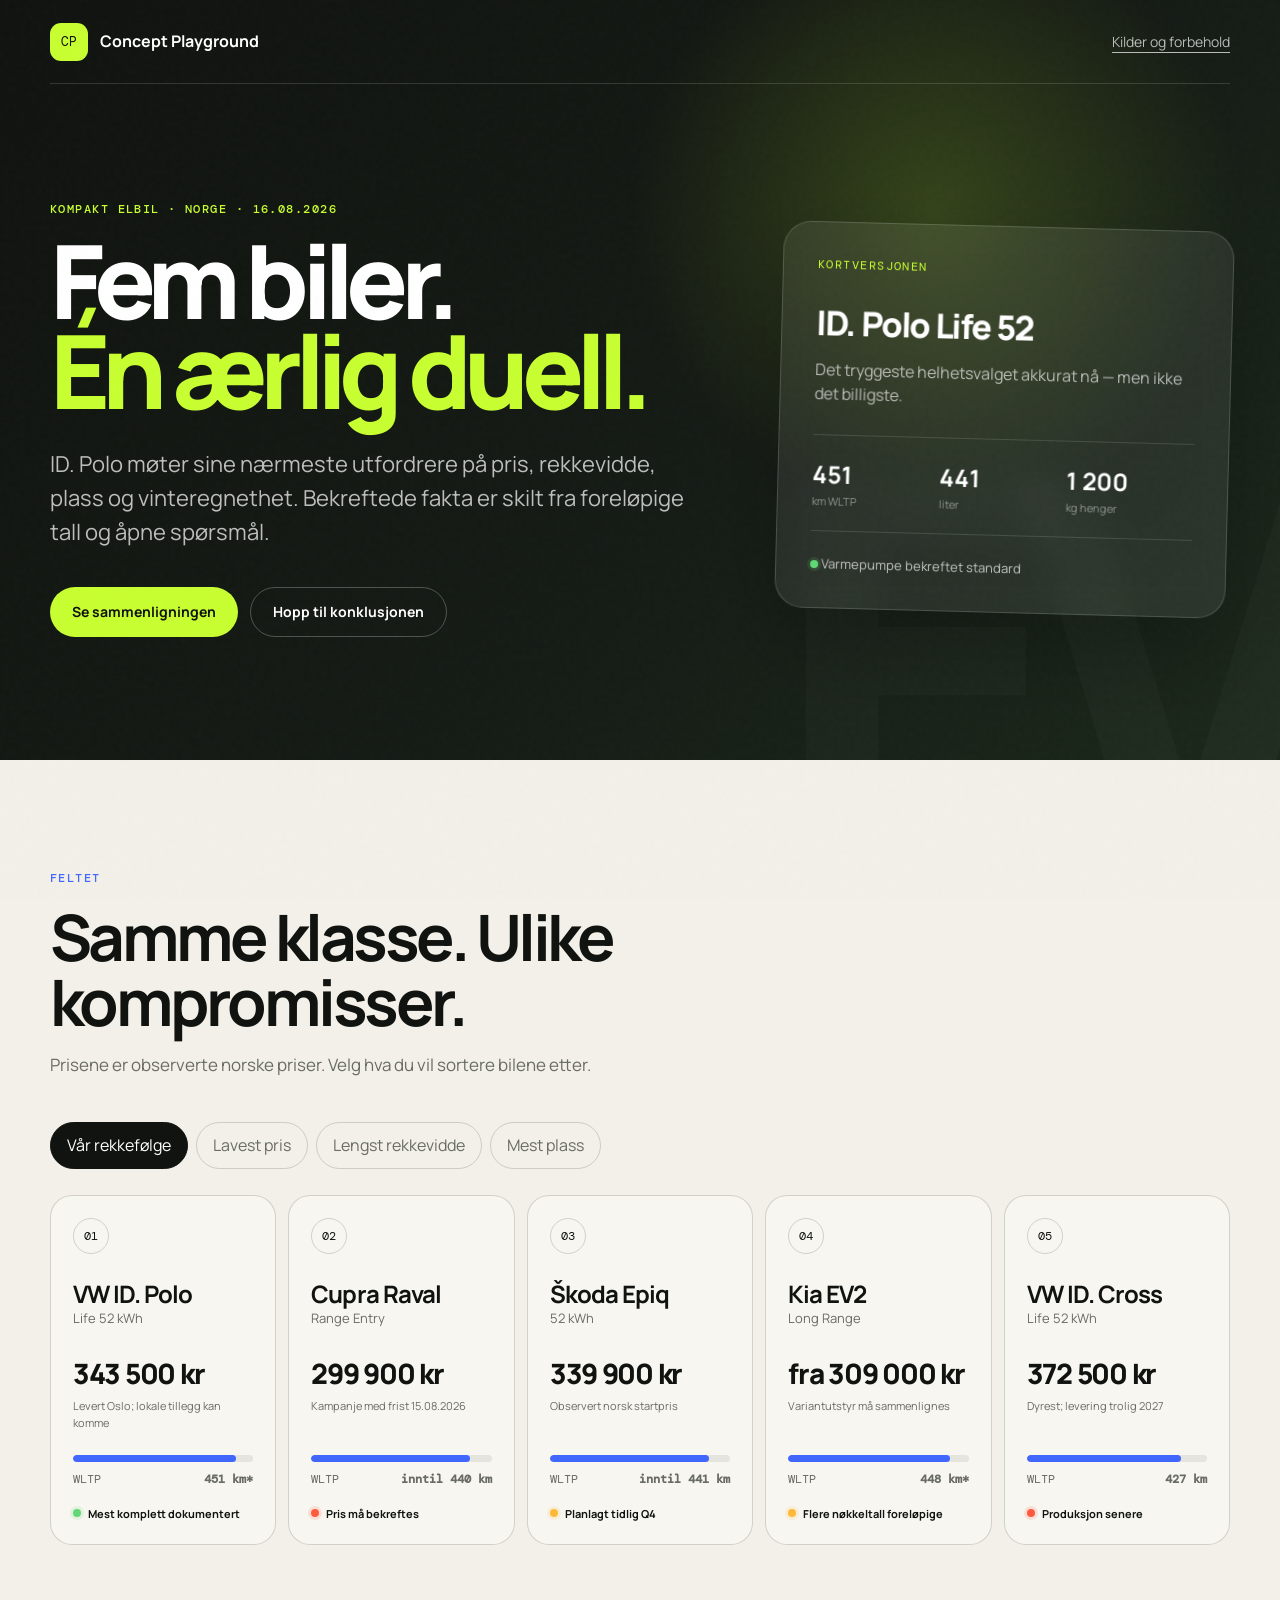
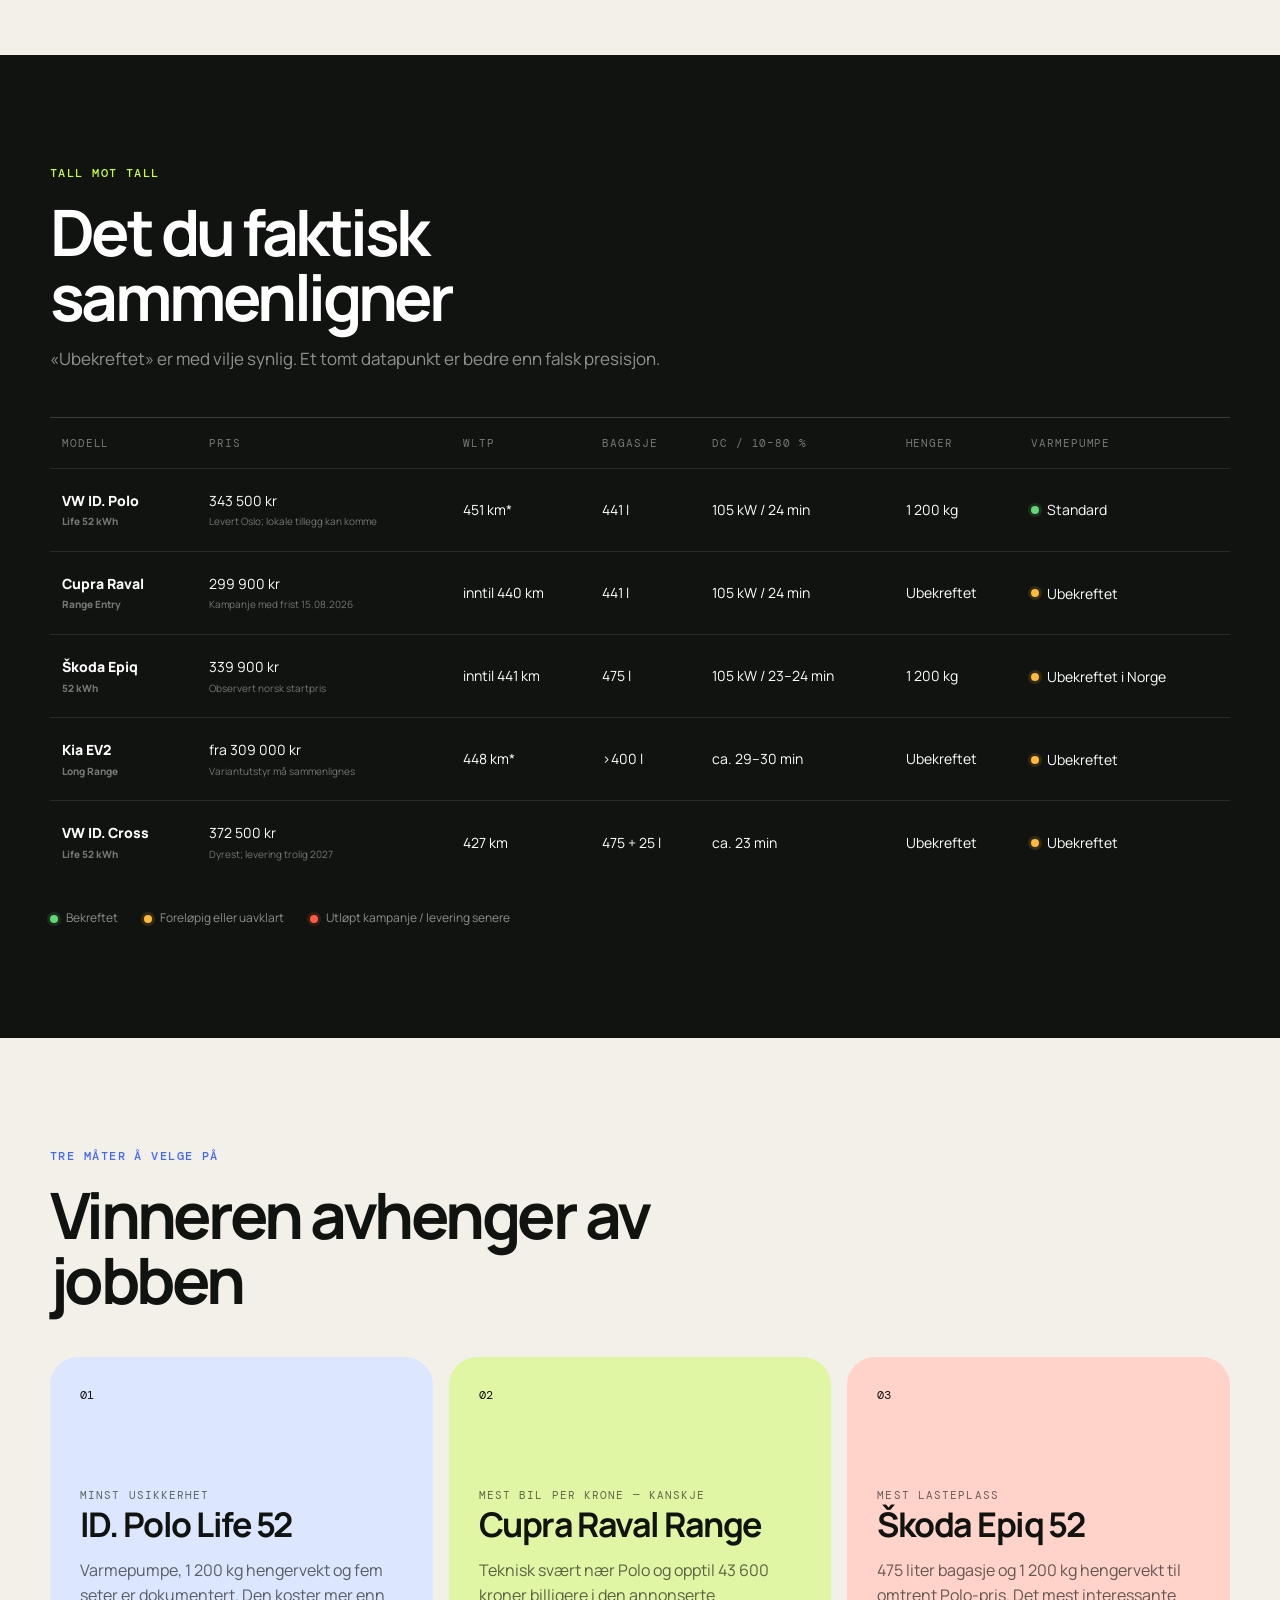
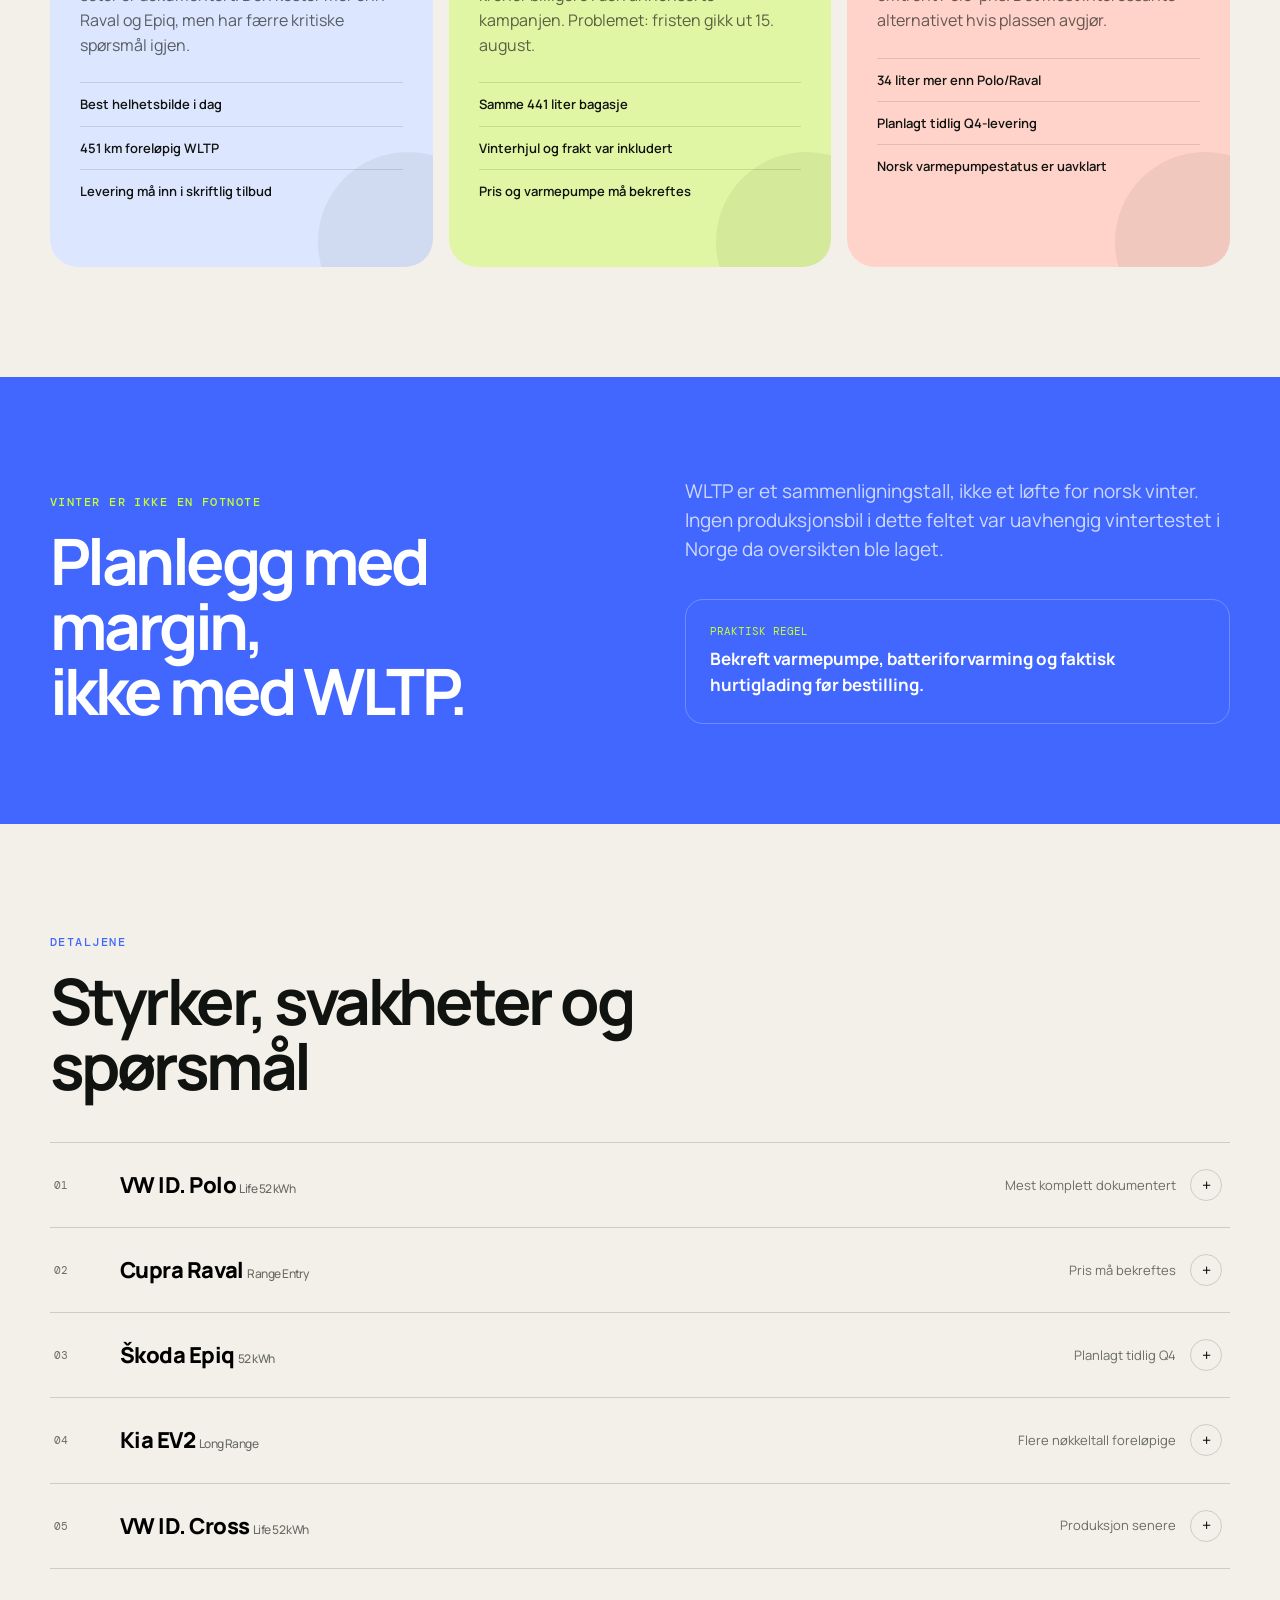
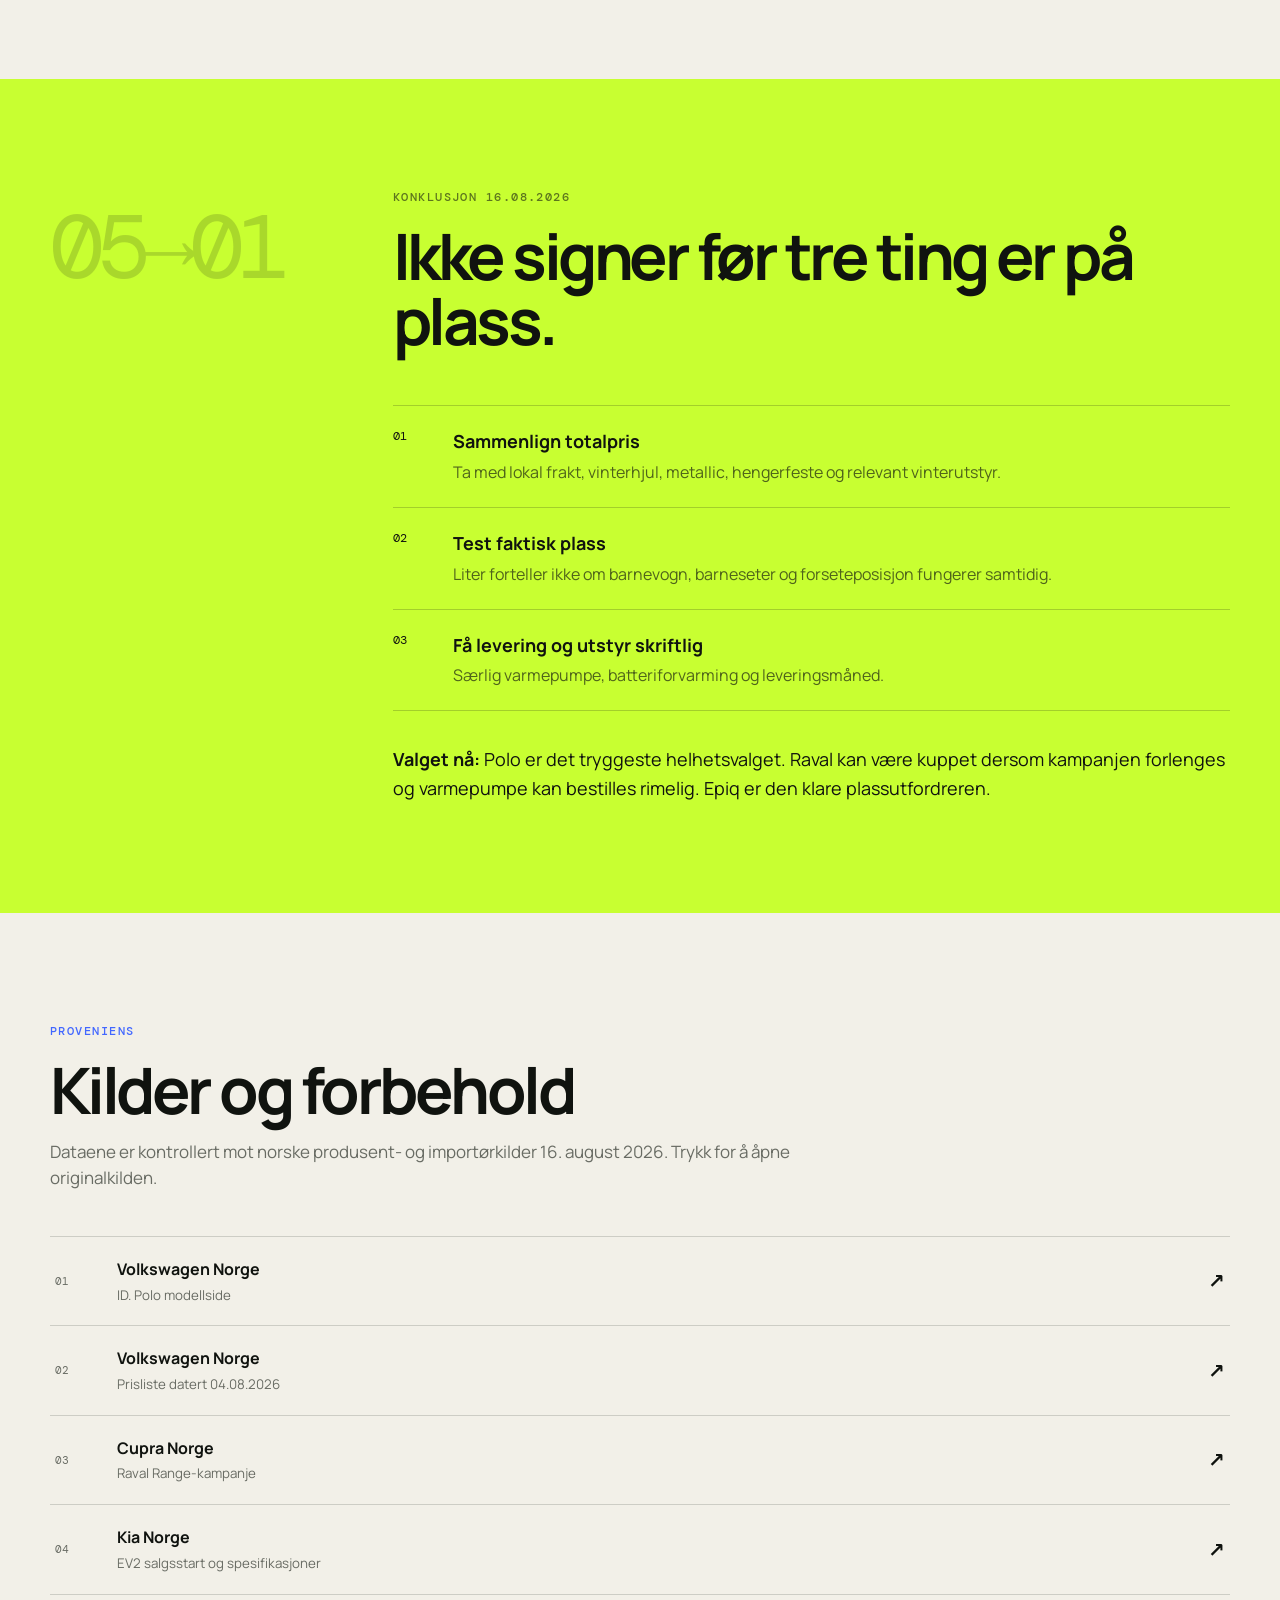
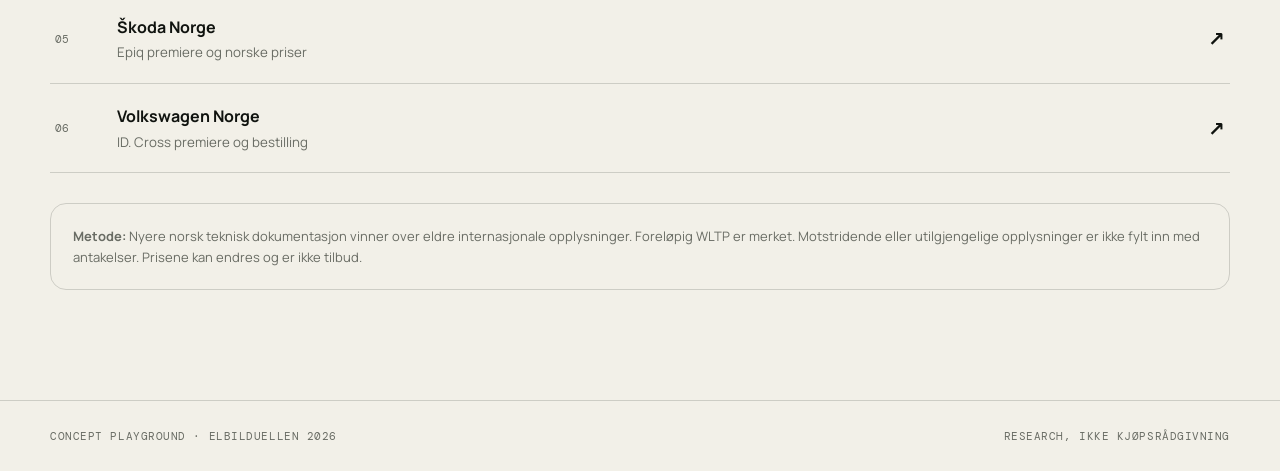
==== artifacts/elbil-sammenligning-2026/index.html @ 494d4e3a "Deploy d67c516006a4980d2ff8da8706f4561c1131d9cd" ====
<!doctype html>
<html lang="no">
<head>
  <meta charset="utf-8">
  <meta name="viewport" content="width=device-width, initial-scale=1">
  <meta name="description" content="Kildebelagt sammenligning av fem kompakte elbiler for norsk vinter, plass og totalverdi.">
  <title>Elbilduellen 2026</title>
  <link rel="icon" href="../../favicon.svg" type="image/svg+xml">
  <link rel="preconnect" href="https://fonts.googleapis.com">
  <link rel="preconnect" href="https://fonts.gstatic.com" crossorigin>
  <link href="https://fonts.googleapis.com/css2?family=DM+Mono:wght@400;500&family=Manrope:wght@400;500;600;700;800&display=swap" rel="stylesheet">
  <link rel="stylesheet" href="./styles.css">
</head>
<body>
  <div class="noise" aria-hidden="true"></div>
  <header class="hero">
    <nav class="nav shell" aria-label="Hovedmeny">
      <a class="brand" href="../../"><span class="brand-mark">CP</span><span>Concept Playground</span></a>
      <a class="nav-link" href="#kilder">Kilder og forbehold</a>
    </nav>
    <div class="hero-grid shell">
      <div class="hero-copy">
        <p class="eyebrow">KOMPAKT ELBIL · NORGE · 16.08.2026</p>
        <h1>Fem biler.<br><span>Én ærlig duell.</span></h1>
        <p class="lede">ID. Polo møter sine nærmeste utfordrere på pris, rekkevidde, plass og vinteregnethet. Bekreftede fakta er skilt fra foreløpige tall og åpne spørsmål.</p>
        <div class="hero-actions">
          <a class="button button-primary" href="#sammenligning">Se sammenligningen</a>
          <a class="button button-ghost" href="#konklusjon">Hopp til konklusjonen</a>
        </div>
      </div>
      <aside class="hero-verdict" aria-label="Kort konklusjon">
        <div class="verdict-label">Kortversjonen</div>
        <div class="verdict-car">ID. Polo Life 52</div>
        <p>Det tryggeste helhetsvalget akkurat nå — men ikke det billigste.</p>
        <div class="verdict-stats">
          <div><strong>451</strong><span>km WLTP</span></div>
          <div><strong>441</strong><span>liter</span></div>
          <div><strong>1 200</strong><span>kg henger</span></div>
        </div>
        <div class="verdict-note"><span class="dot dot-green"></span> Varmepumpe bekreftet standard</div>
      </aside>
    </div>
  </header>

  <main>
    <section class="snapshot shell" aria-labelledby="snapshot-title">
      <div class="section-heading">
        <p class="eyebrow">FELTET</p>
        <h2 id="snapshot-title">Samme klasse. Ulike kompromisser.</h2>
        <p>Prisene er observerte norske priser. Velg hva du vil sortere bilene etter.</p>
      </div>
      <div class="controls" role="group" aria-label="Sorter biler">
        <button class="control active" type="button" data-sort="editorial">Vår rekkefølge</button>
        <button class="control" type="button" data-sort="price">Lavest pris</button>
        <button class="control" type="button" data-sort="range">Lengst rekkevidde</button>
        <button class="control" type="button" data-sort="cargo">Mest plass</button>
      </div>
      <div class="car-grid" id="car-grid" aria-live="polite"></div>
    </section>

    <section class="comparison" id="sammenligning" aria-labelledby="comparison-title">
      <div class="shell">
        <div class="section-heading section-heading-light">
          <p class="eyebrow">TALL MOT TALL</p>
          <h2 id="comparison-title">Det du faktisk sammenligner</h2>
          <p>«Ubekreftet» er med vilje synlig. Et tomt datapunkt er bedre enn falsk presisjon.</p>
        </div>
        <div class="table-wrap" tabindex="0">
          <table>
            <thead><tr><th>Modell</th><th>Pris</th><th>WLTP</th><th>Bagasje</th><th>DC / 10–80 %</th><th>Henger</th><th>Varmepumpe</th></tr></thead>
            <tbody id="comparison-body"></tbody>
          </table>
        </div>
        <div class="legend">
          <span><i class="dot dot-green"></i> Bekreftet</span>
          <span><i class="dot dot-amber"></i> Foreløpig eller uavklart</span>
          <span><i class="dot dot-red"></i> Utløpt kampanje / levering senere</span>
        </div>
      </div>
    </section>

    <section class="scenarios shell" aria-labelledby="scenario-title">
      <div class="section-heading">
        <p class="eyebrow">TRE MÅTER Å VELGE PÅ</p>
        <h2 id="scenario-title">Vinneren avhenger av jobben</h2>
      </div>
      <div class="scenario-grid">
        <article class="scenario scenario-winter">
          <div class="scenario-number">01</div>
          <p class="scenario-kicker">Minst usikkerhet</p>
          <h3>ID. Polo Life 52</h3>
          <p>Varmepumpe, 1 200 kg hengervekt og fem seter er dokumentert. Den koster mer enn Raval og Epiq, men har færre kritiske spørsmål igjen.</p>
          <ul><li>Best helhetsbilde i dag</li><li>451 km foreløpig WLTP</li><li>Levering må inn i skriftlig tilbud</li></ul>
        </article>
        <article class="scenario scenario-value">
          <div class="scenario-number">02</div>
          <p class="scenario-kicker">Mest bil per krone — kanskje</p>
          <h3>Cupra Raval Range</h3>
          <p>Teknisk svært nær Polo og opptil 43 600 kroner billigere i den annonserte kampanjen. Problemet: fristen gikk ut 15. august.</p>
          <ul><li>Samme 441 liter bagasje</li><li>Vinterhjul og frakt var inkludert</li><li>Pris og varmepumpe må bekreftes</li></ul>
        </article>
        <article class="scenario scenario-space">
          <div class="scenario-number">03</div>
          <p class="scenario-kicker">Mest lasteplass</p>
          <h3>Škoda Epiq 52</h3>
          <p>475 liter bagasje og 1 200 kg hengervekt til omtrent Polo-pris. Det mest interessante alternativet hvis plassen avgjør.</p>
          <ul><li>34 liter mer enn Polo/Raval</li><li>Planlagt tidlig Q4-levering</li><li>Norsk varmepumpestatus er uavklart</li></ul>
        </article>
      </div>
    </section>

    <section class="winter-section" aria-labelledby="winter-title">
      <div class="shell winter-grid">
        <div><p class="eyebrow">VINTER ER IKKE EN FOTNOTE</p><h2 id="winter-title">Planlegg med margin,<br>ikke med WLTP.</h2></div>
        <div class="winter-copy">
          <p>WLTP er et sammenligningstall, ikke et løfte for norsk vinter. Ingen produksjonsbil i dette feltet var uavhengig vintertestet i Norge da oversikten ble laget.</p>
          <div class="winter-rule"><span>Praktisk regel</span><strong>Bekreft varmepumpe, batteriforvarming og faktisk hurtiglading før bestilling.</strong></div>
        </div>
      </div>
    </section>

    <section class="deep-dive shell" aria-labelledby="details-title">
      <div class="section-heading"><p class="eyebrow">DETALJENE</p><h2 id="details-title">Styrker, svakheter og spørsmål</h2></div>
      <div class="accordion" id="accordion"></div>
    </section>

    <section class="verdict-section" id="konklusjon" aria-labelledby="verdict-title">
      <div class="shell verdict-grid">
        <div class="verdict-index">05→01</div>
        <div>
          <p class="eyebrow">KONKLUSJON 16.08.2026</p>
          <h2 id="verdict-title">Ikke signer før tre ting er på plass.</h2>
          <ol class="action-list">
            <li><span>01</span><div><strong>Sammenlign totalpris</strong><p>Ta med lokal frakt, vinterhjul, metallic, hengerfeste og relevant vinterutstyr.</p></div></li>
            <li><span>02</span><div><strong>Test faktisk plass</strong><p>Liter forteller ikke om barnevogn, barneseter og forseteposisjon fungerer samtidig.</p></div></li>
            <li><span>03</span><div><strong>Få levering og utstyr skriftlig</strong><p>Særlig varmepumpe, batteriforvarming og leveringsmåned.</p></div></li>
          </ol>
          <p class="final-call"><strong>Valget nå:</strong> Polo er det tryggeste helhetsvalget. Raval kan være kuppet dersom kampanjen forlenges og varmepumpe kan bestilles rimelig. Epiq er den klare plassutfordreren.</p>
        </div>
      </div>
    </section>

    <section class="sources shell" id="kilder" aria-labelledby="sources-title">
      <div class="section-heading">
        <p class="eyebrow">PROVENIENS</p><h2 id="sources-title">Kilder og forbehold</h2>
        <p>Dataene er kontrollert mot norske produsent- og importørkilder 16. august 2026. Trykk for å åpne originalkilden.</p>
      </div>
      <div class="source-list">
        <a href="https://www.volkswagen.no/no/alle-bilmodeller/id-polo.html" target="_blank" rel="noreferrer"><span>01</span><div><strong>Volkswagen Norge</strong><small>ID. Polo modellside</small></div><b>↗</b></a>
        <a href="https://www.volkswagen.no/idhub/content/dam/onehub_pkw/importers/no/priser-og-brosjyrer/id-polo/prisliste-id-polo.pdf" target="_blank" rel="noreferrer"><span>02</span><div><strong>Volkswagen Norge</strong><small>Prisliste datert 04.08.2026</small></div><b>↗</b></a>
        <a href="https://www.cupraofficial.no/elbilkampanjer/kjope-raval-range" target="_blank" rel="noreferrer"><span>03</span><div><strong>Cupra Norge</strong><small>Raval Range-kampanje</small></div><b>↗</b></a>
        <a href="https://kommunikasjon.ntb.no/pressemelding/18971144/kia-ev2-na-starter-salget?publisherId=17847239&amp;lang=no" target="_blank" rel="noreferrer"><span>04</span><div><strong>Kia Norge</strong><small>EV2 salgsstart og spesifikasjoner</small></div><b>↗</b></a>
        <a href="https://kommunikasjon.ntb.no/pressemelding/18909160/verdenspremiere-for-skoda-epiq-liten-pa-utsiden-stor-og-smart-pa-innsiden?publisherId=16054733&amp;lang=no" target="_blank" rel="noreferrer"><span>05</span><div><strong>Škoda Norge</strong><small>Epiq premiere og norske priser</small></div><b>↗</b></a>
        <a href="https://kommunikasjon.ntb.no/pressemelding/18993395/verdenspremiere-na-kan-du-bestille-volkswagen-id-cross?publisherId=16054789&amp;lang=no" target="_blank" rel="noreferrer"><span>06</span><div><strong>Volkswagen Norge</strong><small>ID. Cross premiere og bestilling</small></div><b>↗</b></a>
      </div>
      <div class="method-note"><strong>Metode:</strong> Nyere norsk teknisk dokumentasjon vinner over eldre internasjonale opplysninger. Foreløpig WLTP er merket. Motstridende eller utilgjengelige opplysninger er ikke fylt inn med antakelser. Prisene kan endres og er ikke tilbud.</div>
    </section>
  </main>

  <footer><div class="shell footer-inner"><span>Concept Playground · Elbilduellen 2026</span><span>Research, ikke kjøpsrådgivning</span></div></footer>
  <script src="./app.js"></script>
</body>
</html>
---- artifacts/elbil-sammenligning-2026/styles.css ----
:root {
  --ink:#10130f; --paper:#f2f0e8; --acid:#c8ff31; --blue:#4267ff; --red:#ff5a3d;
  --amber:#ffb938; --green:#61d875; --muted:#696c64; --line:rgba(16,19,15,.16);
  --radius:22px; --shadow:0 28px 80px rgba(16,19,15,.12);
}
*{box-sizing:border-box} html{scroll-behavior:smooth} body{margin:0;color:var(--ink);background:var(--paper);font-family:"Manrope",system-ui,sans-serif;line-height:1.55} body::selection{background:var(--acid);color:var(--ink)} a{color:inherit} button{font:inherit}.shell{width:min(1180px,calc(100% - 40px));margin-inline:auto}
.noise{position:fixed;inset:0;pointer-events:none;z-index:100;opacity:.035;background-image:url("data:image/svg+xml,%3Csvg viewBox='0 0 180 180' xmlns='http://www.w3.org/2000/svg'%3E%3Cfilter id='n'%3E%3CfeTurbulence type='fractalNoise' baseFrequency='.9' numOctaves='4' stitchTiles='stitch'/%3E%3C/filter%3E%3Crect width='100%25' height='100%25' filter='url(%23n)' opacity='.6'/%3E%3C/svg%3E")}
.hero{min-height:760px;color:#fff;background:radial-gradient(circle at 73% 28%,rgba(200,255,49,.18),transparent 28%),linear-gradient(135deg,#10130f 0%,#151b15 58%,#1b281b 100%);overflow:hidden;position:relative}.hero::before{content:"EV";position:absolute;right:-.03em;bottom:-.31em;font-size:clamp(330px,42vw,700px);line-height:1;font-weight:800;letter-spacing:-.13em;color:rgba(255,255,255,.025)}
.nav{height:84px;display:flex;align-items:center;justify-content:space-between;border-bottom:1px solid rgba(255,255,255,.14)}.brand{display:flex;align-items:center;gap:12px;text-decoration:none;font-weight:700}.brand-mark{display:grid;place-items:center;width:38px;height:38px;border-radius:11px;background:var(--acid);color:var(--ink);font:13px "DM Mono",monospace}.nav-link{color:rgba(255,255,255,.7);text-underline-offset:5px;font-size:14px}
.hero-grid{display:grid;grid-template-columns:1.18fr .82fr;gap:80px;align-items:center;min-height:670px;position:relative;z-index:1}.eyebrow{margin:0 0 18px;color:var(--blue);font:500 12px "DM Mono",monospace;letter-spacing:.12em}.hero .eyebrow{color:var(--acid)}.hero h1{margin:0;font-size:clamp(66px,8vw,116px);line-height:.88;letter-spacing:-.075em;font-weight:800}.hero h1 span{color:var(--acid)}.lede{max-width:680px;margin:32px 0 0;color:rgba(255,255,255,.72);font-size:clamp(18px,2vw,22px);line-height:1.55}.hero-actions{display:flex;gap:12px;margin-top:38px;flex-wrap:wrap}.button{display:inline-flex;align-items:center;justify-content:center;min-height:50px;padding:0 22px;border-radius:999px;text-decoration:none;font-weight:700;font-size:14px;transition:transform .2s ease}.button:hover{transform:translateY(-2px)}.button-primary{background:var(--acid);color:var(--ink)}.button-ghost{border:1px solid rgba(255,255,255,.25);color:#fff}
.hero-verdict{align-self:center;padding:34px;border:1px solid rgba(255,255,255,.16);border-radius:28px;background:rgba(255,255,255,.07);backdrop-filter:blur(14px);box-shadow:0 40px 90px rgba(0,0,0,.24);transform:rotate(1.5deg)}.verdict-label{color:var(--acid);font:12px "DM Mono",monospace;text-transform:uppercase;letter-spacing:.12em}.verdict-car{margin-top:24px;font-size:34px;font-weight:800;letter-spacing:-.04em}.hero-verdict>p{color:rgba(255,255,255,.67);margin:8px 0 28px}.verdict-stats{display:grid;grid-template-columns:repeat(3,1fr);border-block:1px solid rgba(255,255,255,.13)}.verdict-stats div{padding:20px 8px 20px 0}.verdict-stats strong{display:block;font-size:24px}.verdict-stats span{display:block;color:rgba(255,255,255,.48);font-size:11px}.verdict-note{margin-top:22px;color:rgba(255,255,255,.72);font-size:13px}
.snapshot,.scenarios,.deep-dive,.sources{padding-block:110px}.section-heading{max-width:750px;margin-bottom:44px}.section-heading h2,.winter-section h2,.verdict-section h2{margin:0;font-size:clamp(42px,5vw,68px);line-height:1.02;letter-spacing:-.055em}.section-heading>p:last-child{color:var(--muted);font-size:17px}.controls{display:flex;gap:8px;flex-wrap:wrap;margin-bottom:26px}.control{padding:10px 16px;border:1px solid var(--line);border-radius:999px;background:transparent;color:var(--muted);cursor:pointer;transition:.2s}.control:hover,.control.active{background:var(--ink);color:#fff;border-color:var(--ink)}
.car-grid{display:grid;grid-template-columns:repeat(5,1fr);gap:12px}.car-card{min-height:350px;display:flex;flex-direction:column;padding:22px;border:1px solid var(--line);border-radius:var(--radius);background:rgba(255,255,255,.38);transition:transform .25s,box-shadow .25s,background .25s}.car-card:hover{transform:translateY(-6px);background:#fff;box-shadow:var(--shadow)}.car-rank{width:36px;height:36px;display:grid;place-items:center;border:1px solid var(--line);border-radius:50%;font:12px "DM Mono",monospace}.car-card h3{margin:28px 0 2px;font-size:24px;line-height:1;letter-spacing:-.04em}.car-trim{color:var(--muted);font-size:13px}.car-price{margin:24px 0 2px;font-size:28px;font-weight:800;letter-spacing:-.045em}.car-price-note{min-height:34px;color:var(--muted);font-size:11px}.range-bar{height:7px;margin-top:auto;border-radius:99px;background:rgba(16,19,15,.08);overflow:hidden}.range-bar span{display:block;height:100%;border-radius:inherit;background:var(--blue)}.car-range{display:flex;justify-content:space-between;margin-top:9px;color:var(--muted);font:12px "DM Mono",monospace}.status{display:inline-flex;align-items:center;gap:7px;margin-top:18px;font-size:11px;font-weight:700}.dot{display:inline-block;width:8px;height:8px;border-radius:50%;flex:0 0 auto}.dot-green{background:var(--green);box-shadow:0 0 0 3px rgba(97,216,117,.14)}.dot-amber{background:var(--amber);box-shadow:0 0 0 3px rgba(255,185,56,.14)}.dot-red{background:var(--red);box-shadow:0 0 0 3px rgba(255,90,61,.14)}
.comparison{padding-block:110px;background:var(--ink);color:#fff}.section-heading-light .eyebrow{color:var(--acid)}.section-heading-light>p:last-child{color:rgba(255,255,255,.54)}.table-wrap{overflow-x:auto;border-top:1px solid rgba(255,255,255,.17)}table{width:100%;border-collapse:collapse;min-width:920px}th{padding:18px 12px;color:rgba(255,255,255,.43);font:11px "DM Mono",monospace;text-align:left;text-transform:uppercase;letter-spacing:.08em}td{padding:21px 12px;border-top:1px solid rgba(255,255,255,.1);font-size:14px}td:first-child{font-weight:800}.cell-note{display:block;margin-top:3px;color:rgba(255,255,255,.42);font-size:10px}.cell-status{display:inline-flex;align-items:center;gap:8px}.legend{display:flex;gap:26px;flex-wrap:wrap;margin-top:26px;color:rgba(255,255,255,.52);font-size:12px}.legend span{display:inline-flex;align-items:center;gap:8px}
.scenario-grid{display:grid;grid-template-columns:repeat(3,1fr);gap:16px}.scenario{min-height:510px;padding:30px;border-radius:28px;position:relative;overflow:hidden}.scenario::after{content:"";width:180px;height:180px;position:absolute;right:-65px;bottom:-65px;border-radius:50%;background:rgba(16,19,15,.06)}.scenario-winter{background:#dce7ff}.scenario-value{background:#e0f6a4}.scenario-space{background:#ffd3c9}.scenario-number{font:12px "DM Mono",monospace}.scenario-kicker{margin:85px 0 5px;font:11px "DM Mono",monospace;text-transform:uppercase;letter-spacing:.1em;opacity:.62}.scenario h3{margin:0;font-size:34px;line-height:1.05;letter-spacing:-.045em}.scenario>p:not(.scenario-kicker){color:rgba(16,19,15,.65)}.scenario ul{margin:25px 0 0;padding:0;list-style:none}.scenario li{padding:11px 0;border-top:1px solid rgba(16,19,15,.12);font-size:13px;font-weight:600}
.winter-section{padding-block:100px;background:var(--blue);color:#fff}.winter-grid{display:grid;grid-template-columns:1fr 1fr;gap:90px;align-items:end}.winter-section .eyebrow{color:var(--acid)}.winter-copy>p{margin-top:0;color:rgba(255,255,255,.75);font-size:19px}.winter-rule{margin-top:34px;padding:24px;border:1px solid rgba(255,255,255,.24);border-radius:18px}.winter-rule span{display:block;margin-bottom:8px;color:var(--acid);font:11px "DM Mono",monospace;text-transform:uppercase}.winter-rule strong{font-size:17px}
.accordion{border-top:1px solid var(--line)}.detail{border-bottom:1px solid var(--line)}.detail button{width:100%;display:grid;grid-template-columns:52px 1fr auto 36px;gap:14px;align-items:center;padding:25px 4px;border:0;background:transparent;text-align:left;cursor:pointer}.detail-index{color:var(--muted);font:11px "DM Mono",monospace}.detail-name{font-size:22px;font-weight:800;letter-spacing:-.025em}.detail-name small{color:var(--muted);font-size:12px;font-weight:500}.detail-summary{color:var(--muted);font-size:13px}.detail-toggle{width:32px;height:32px;display:grid;place-items:center;border:1px solid var(--line);border-radius:50%;transition:transform .2s}.detail.open .detail-toggle{transform:rotate(45deg)}.detail-content{max-height:0;overflow:hidden;transition:max-height .35s}.detail-inner{display:grid;grid-template-columns:repeat(3,1fr);gap:22px;padding:0 52px 32px}.detail-block{padding-top:16px;border-top:3px solid var(--ink)}.detail-block h4{margin:0 0 7px;font-size:12px;text-transform:uppercase;letter-spacing:.08em}.detail-block p{margin:0;color:var(--muted);font-size:13px}
.verdict-section{padding-block:110px;background:var(--acid)}.verdict-grid{display:grid;grid-template-columns:.35fr 1fr;gap:50px}.verdict-section .eyebrow{color:var(--ink);opacity:.58}.verdict-index{font:clamp(46px,7vw,90px) "DM Mono",monospace;letter-spacing:-.08em;opacity:.16}.action-list{margin:52px 0 0;padding:0;list-style:none;border-top:1px solid rgba(16,19,15,.2)}.action-list li{display:grid;grid-template-columns:48px 1fr;gap:12px;padding:22px 0;border-bottom:1px solid rgba(16,19,15,.2)}.action-list li>span{font:12px "DM Mono",monospace}.action-list strong{font-size:18px}.action-list p{margin:4px 0 0;color:rgba(16,19,15,.66)}.final-call{margin:34px 0 0;font-size:18px;line-height:1.6}
.source-list{border-top:1px solid var(--line)}.source-list a{display:grid;grid-template-columns:48px 1fr auto;gap:14px;align-items:center;padding:20px 5px;border-bottom:1px solid var(--line);text-decoration:none;transition:padding .2s,background .2s}.source-list a:hover{padding-inline:16px;background:#fff}.source-list a>span{color:var(--muted);font:11px "DM Mono",monospace}.source-list strong,.source-list small{display:block}.source-list small{margin-top:3px;color:var(--muted)}.source-list b{font-size:20px}.method-note{margin-top:30px;padding:22px;border:1px solid var(--line);border-radius:16px;color:var(--muted);font-size:13px}footer{padding:28px 0;border-top:1px solid var(--line)}.footer-inner{display:flex;justify-content:space-between;gap:20px;color:var(--muted);font:11px "DM Mono",monospace;text-transform:uppercase;letter-spacing:.05em}
@media(max-width:1040px){.hero-grid{grid-template-columns:1fr;gap:45px;padding-block:70px}.hero-verdict{max-width:620px;transform:none}.car-grid{grid-template-columns:repeat(3,1fr)}.scenario-grid{grid-template-columns:1fr 1fr}}
@media(max-width:720px){.shell{width:min(100% - 28px,1180px)}.hero{min-height:auto}.nav{height:70px}.nav-link{display:none}.hero-grid{min-height:0;padding-block:55px 70px}.hero h1{font-size:clamp(56px,17vw,86px)}.lede{font-size:17px}.hero-verdict{padding:24px}.verdict-stats strong{font-size:19px}.snapshot,.scenarios,.deep-dive,.sources,.comparison,.verdict-section{padding-block:76px}.section-heading h2,.winter-section h2,.verdict-section h2{font-size:42px}.car-grid{grid-template-columns:1fr}.car-card{min-height:300px}.scenario-grid,.winter-grid,.verdict-grid{grid-template-columns:1fr;gap:35px}.scenario{min-height:430px}.winter-section{padding-block:75px}.detail button{grid-template-columns:36px 1fr 32px}.detail-summary{display:none}.detail-inner{grid-template-columns:1fr;padding:0 10px 30px 52px}.verdict-index{display:none}.footer-inner{flex-direction:column}}
@media(prefers-reduced-motion:reduce){html{scroll-behavior:auto}*,*::before,*::after{transition-duration:.01ms!important}}
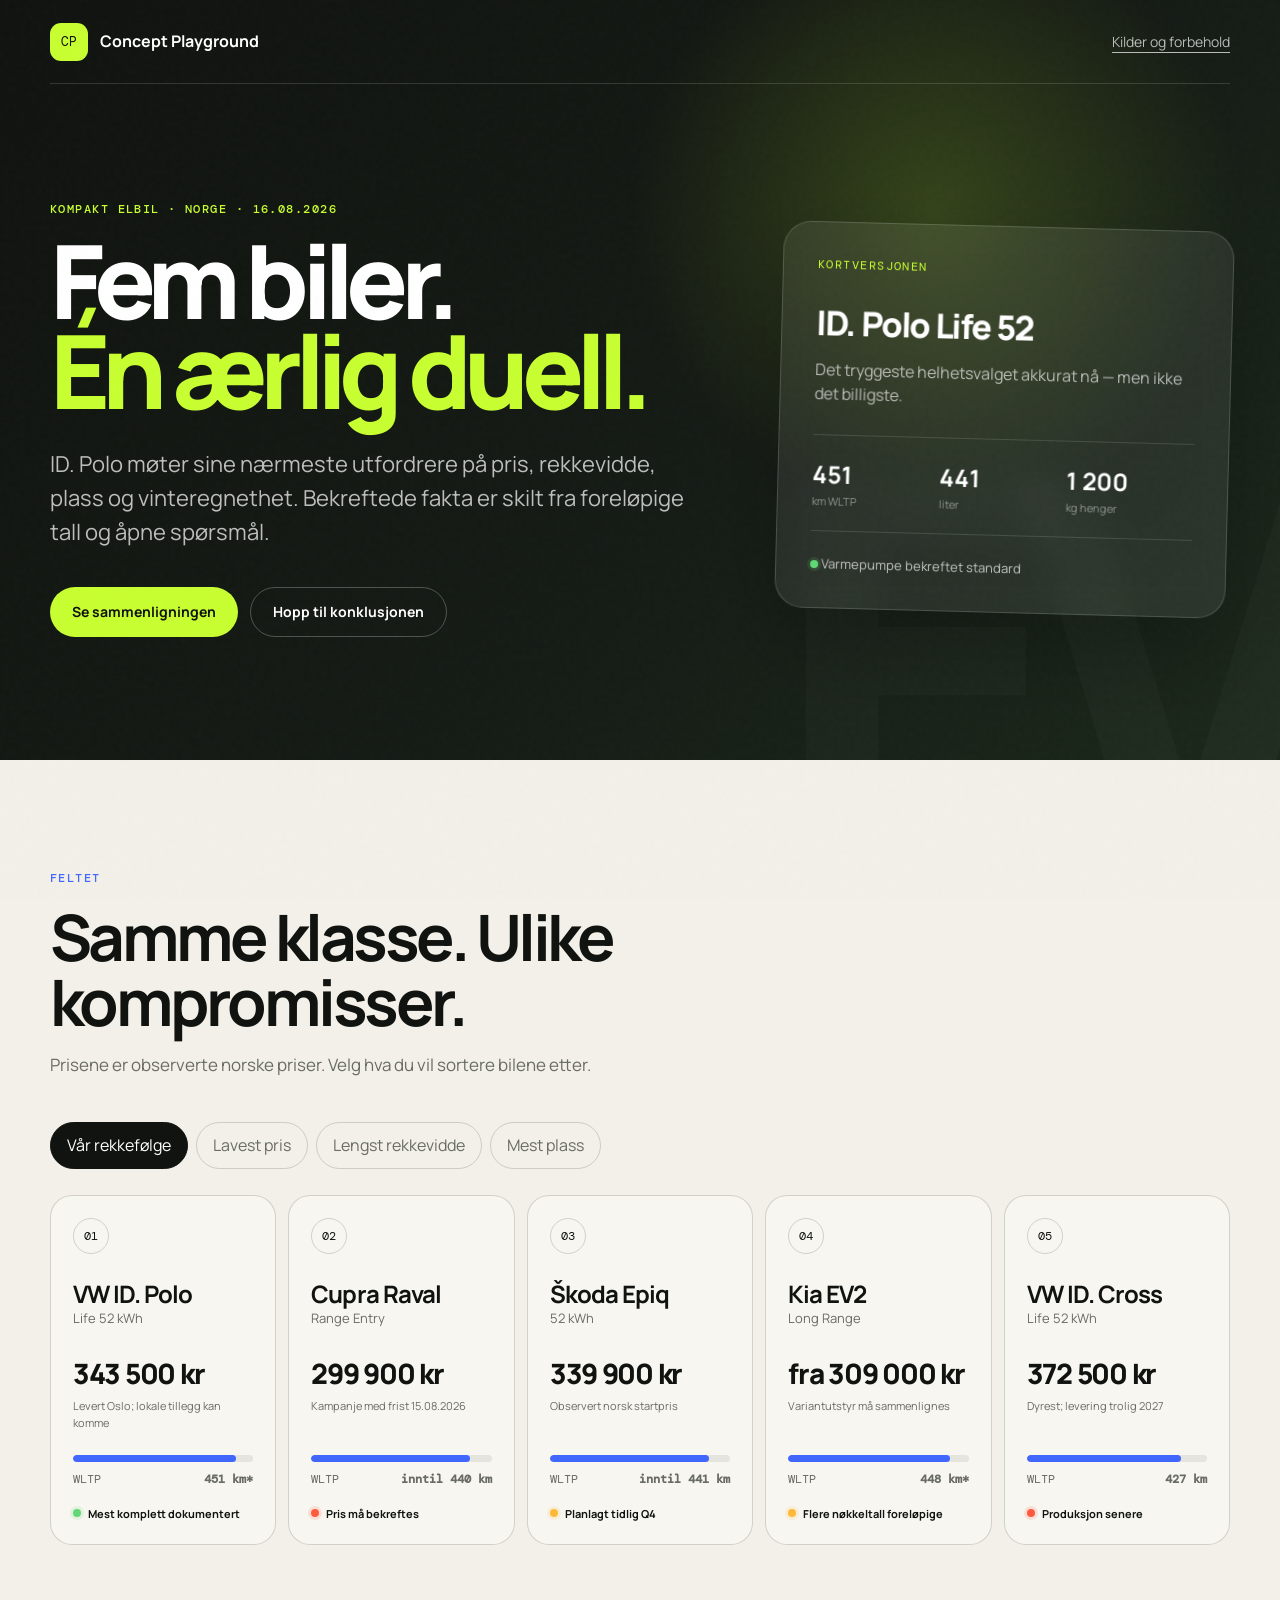
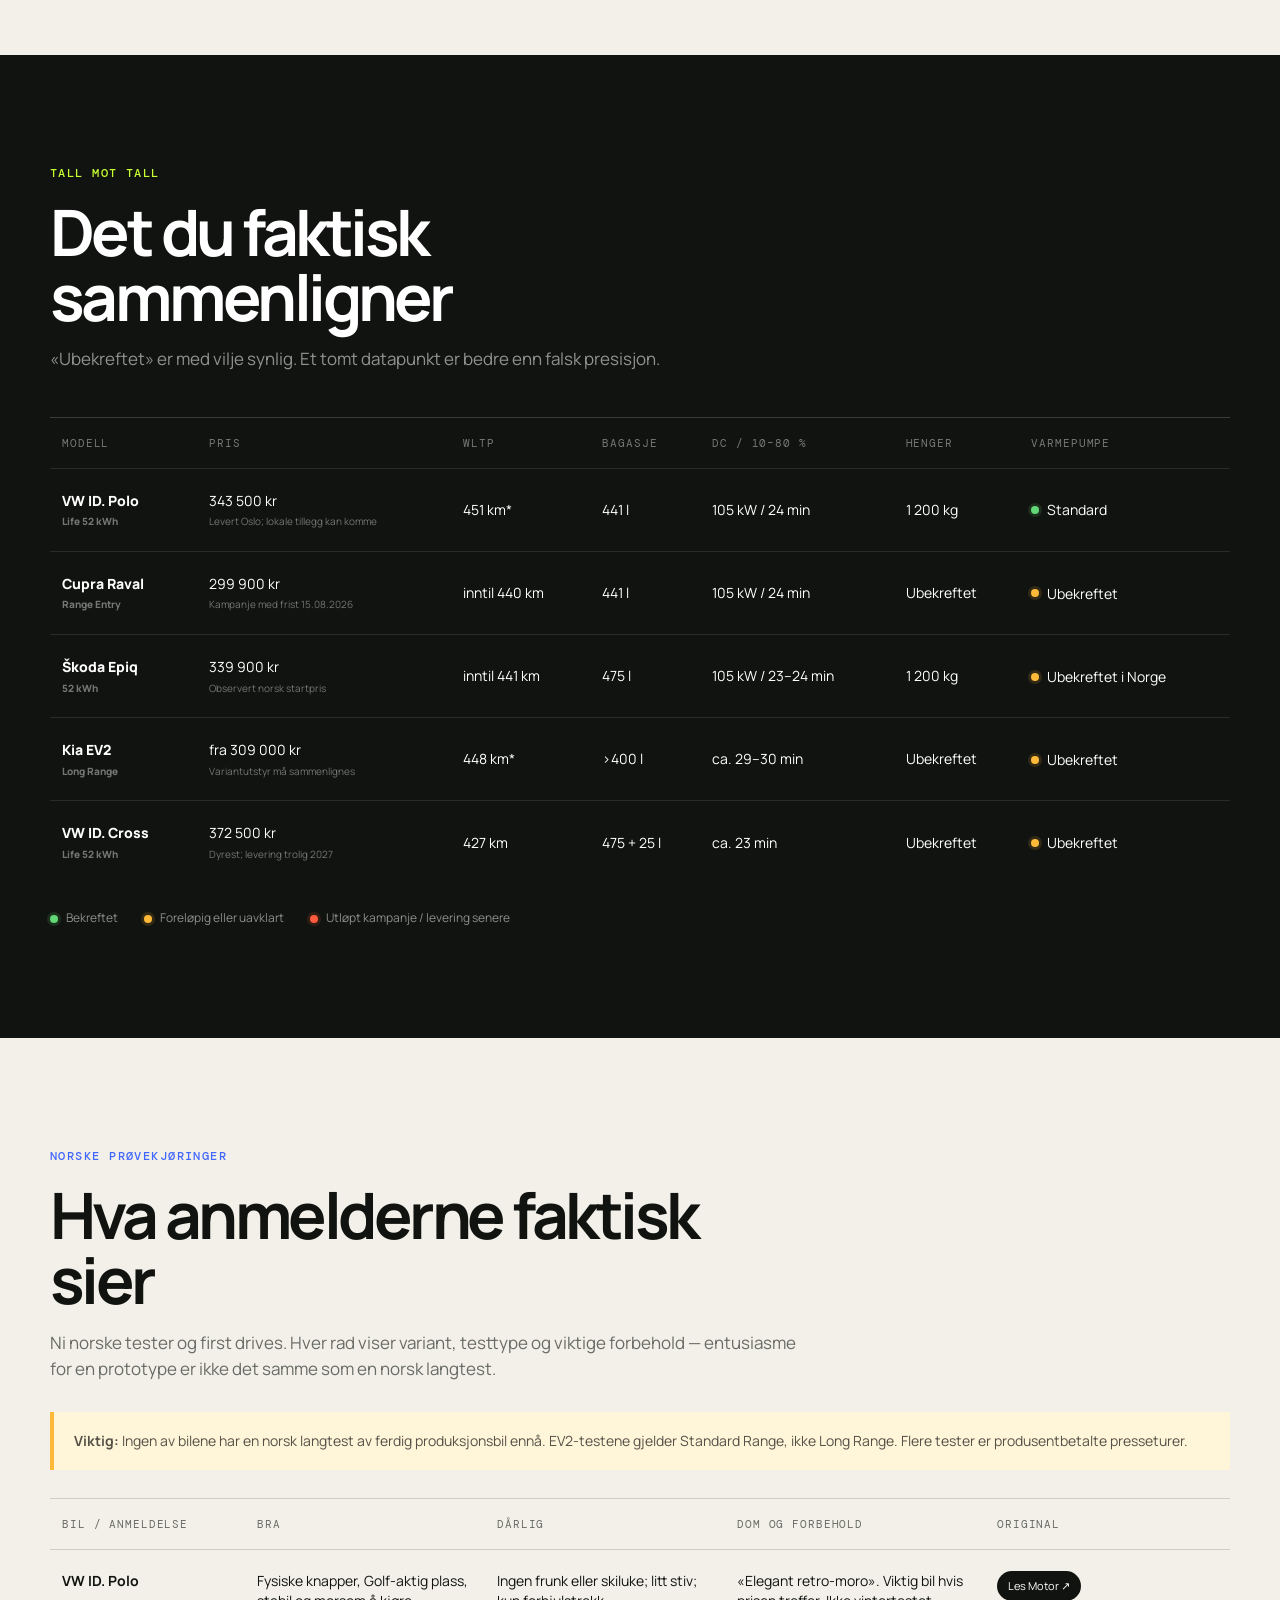
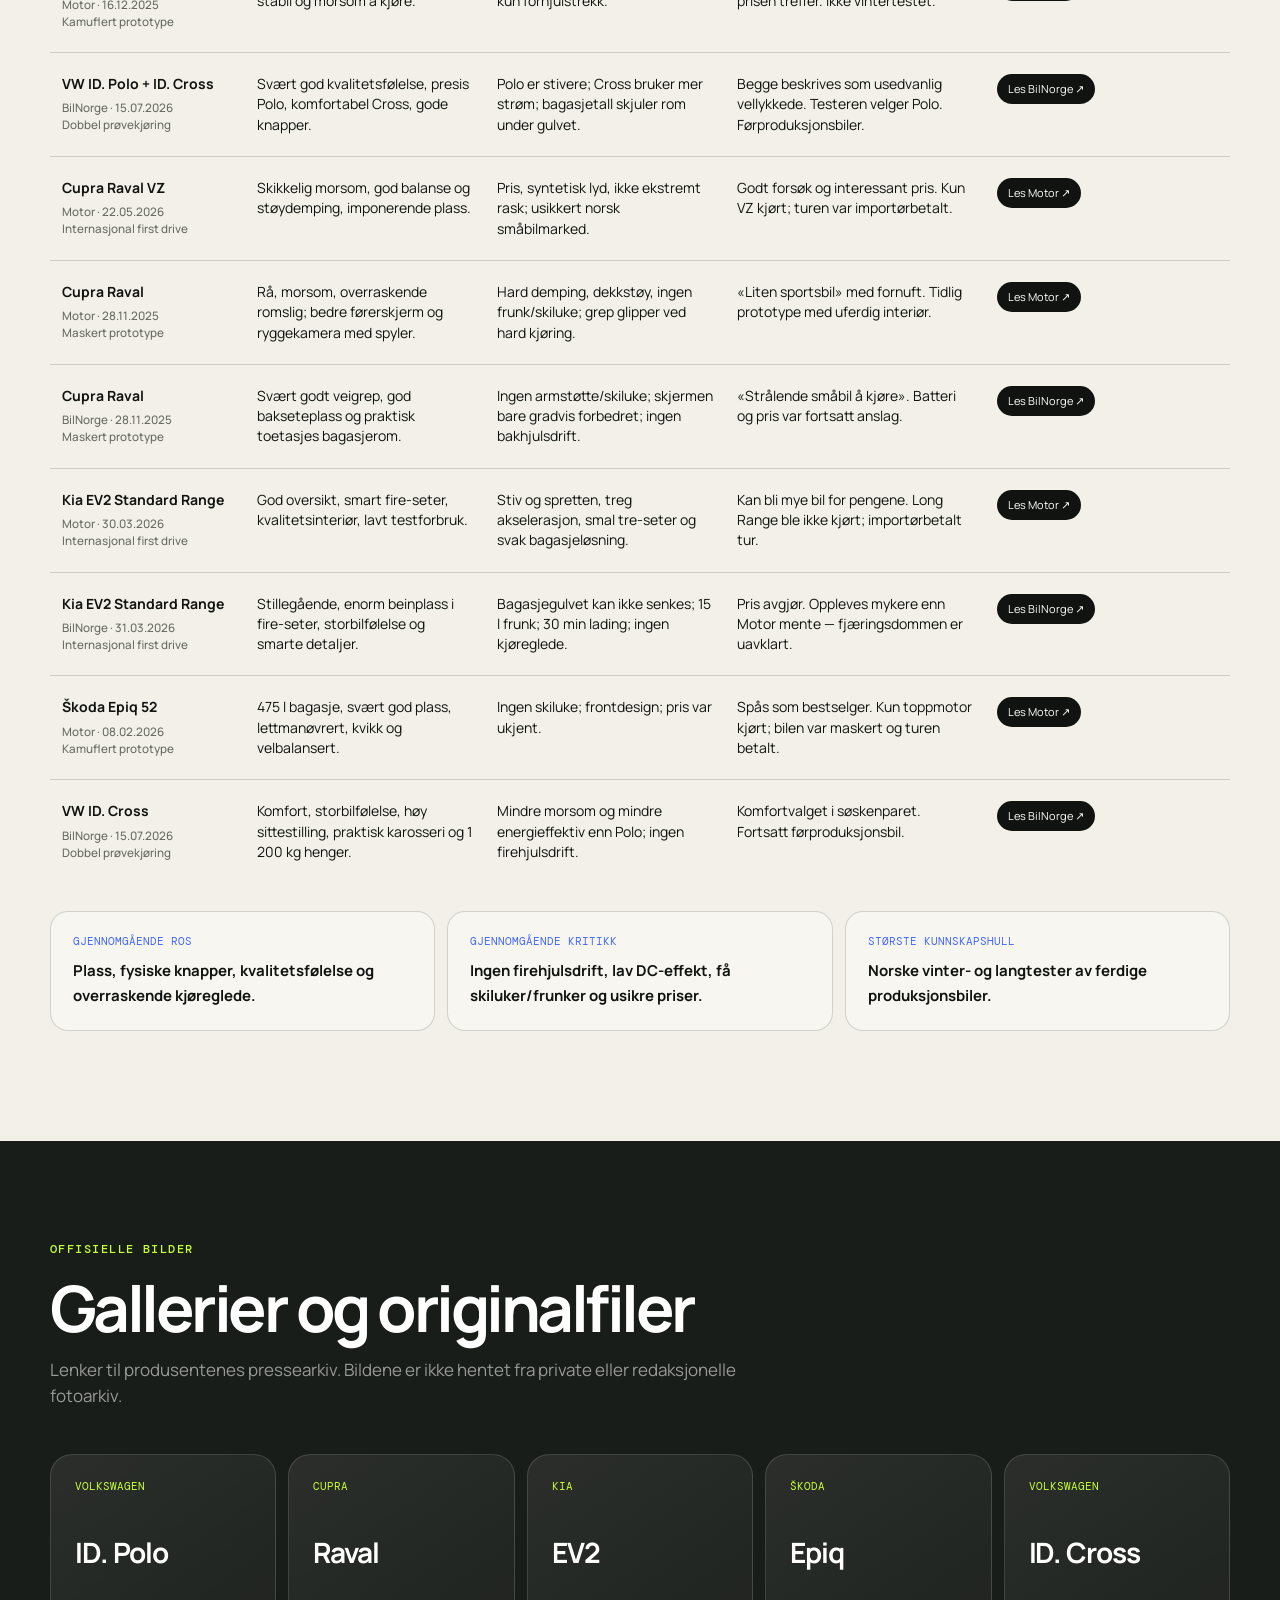
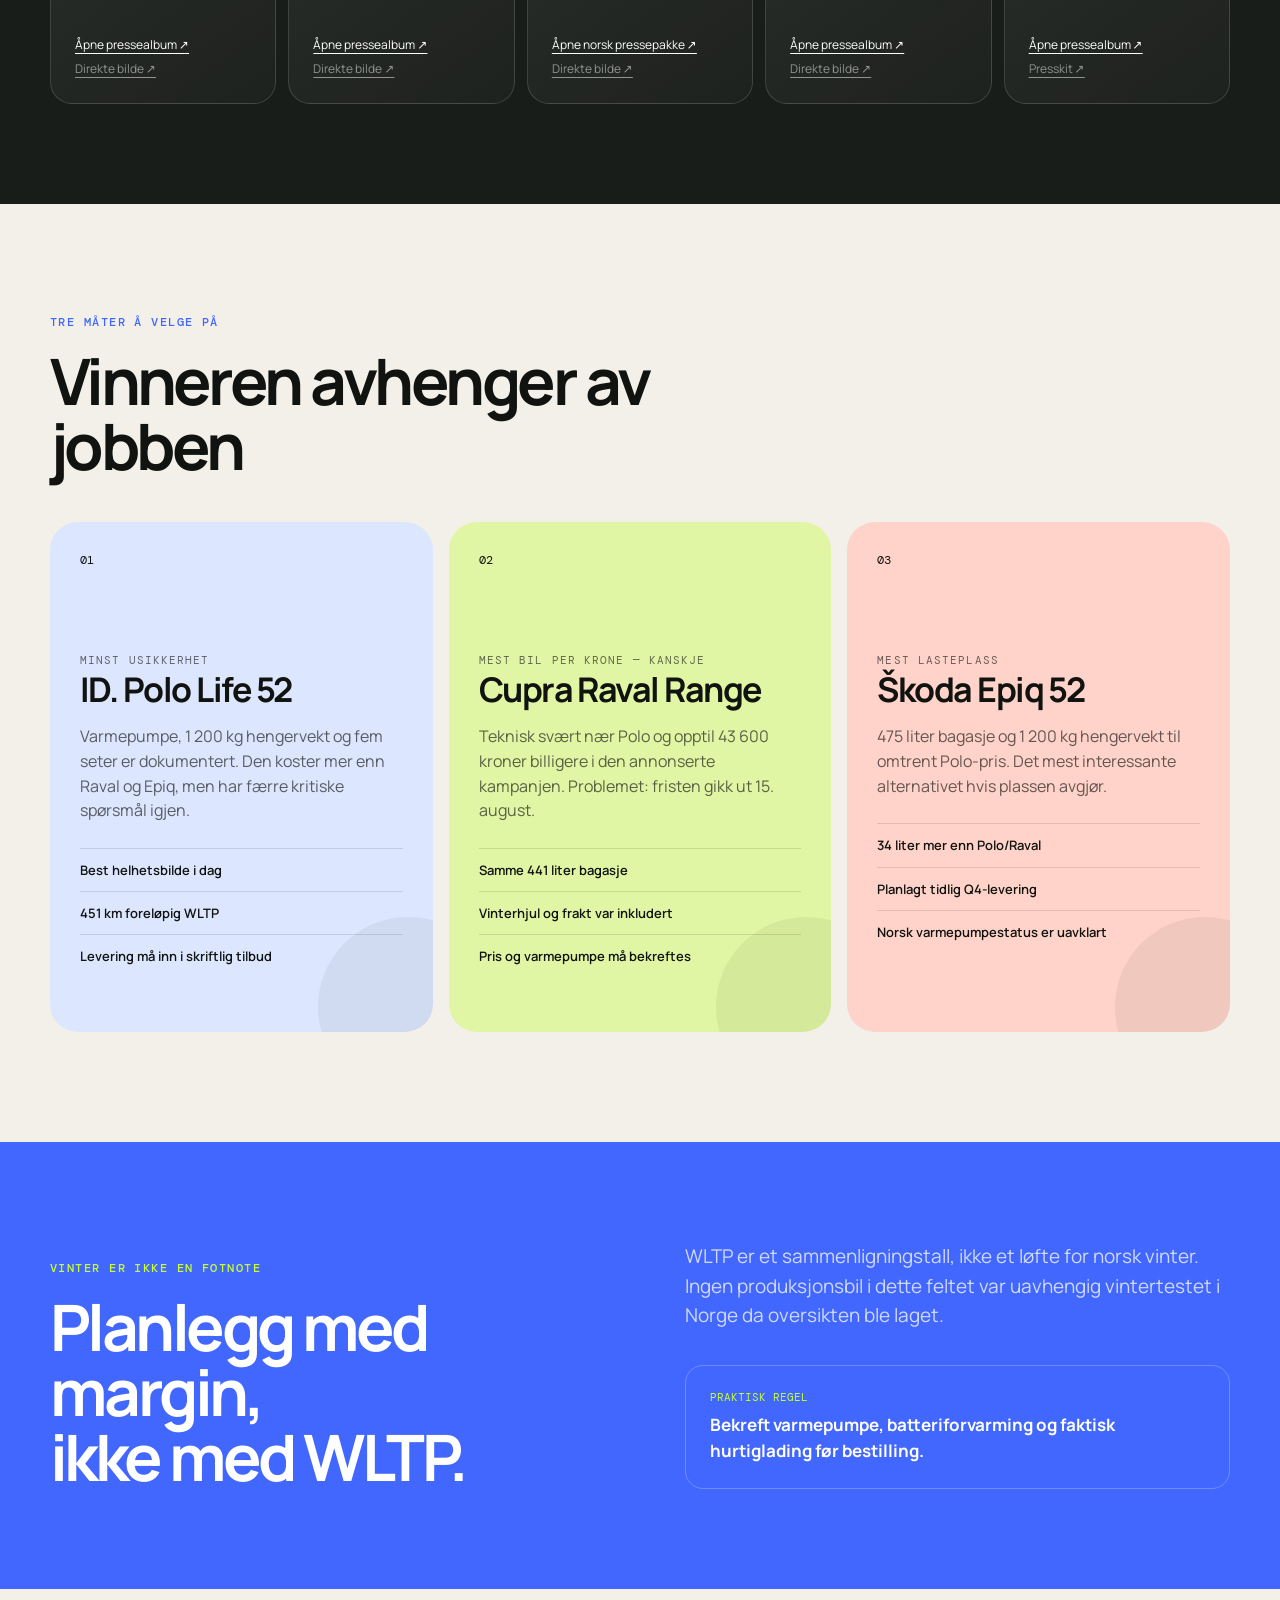
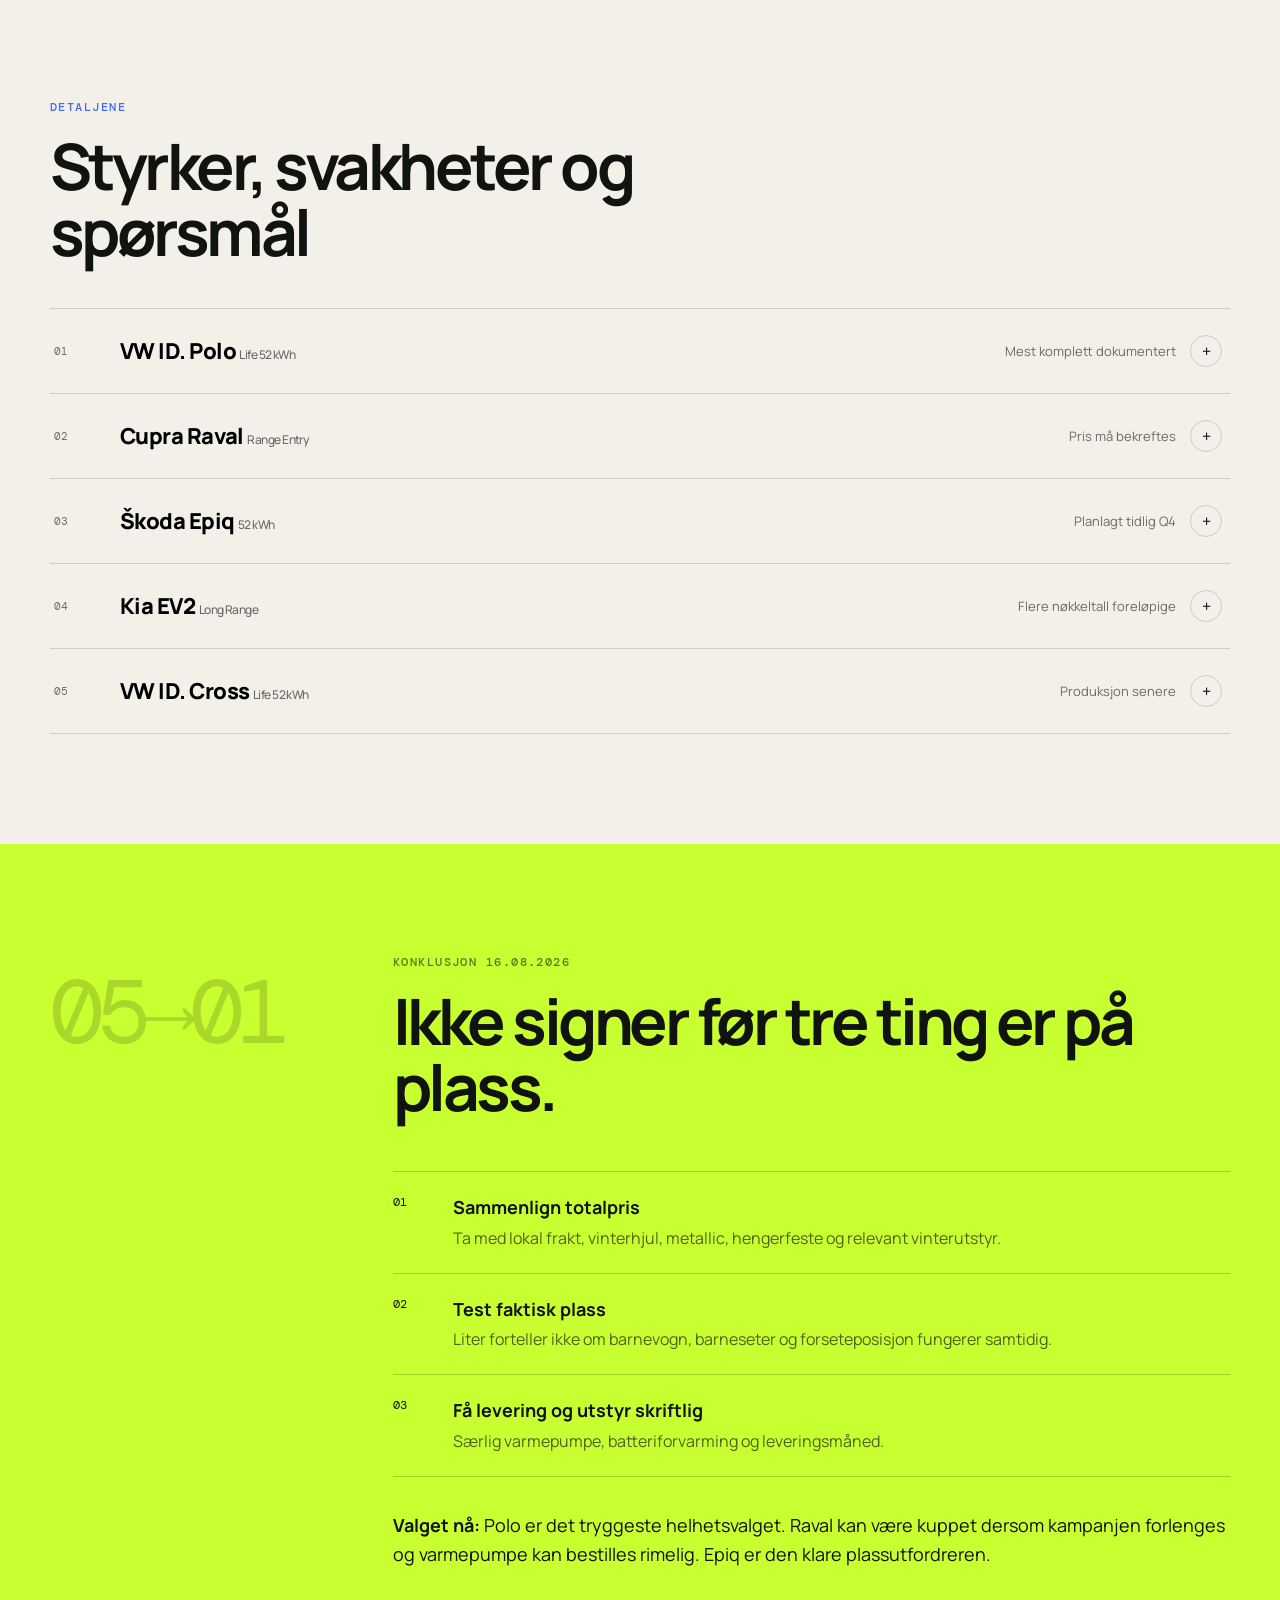
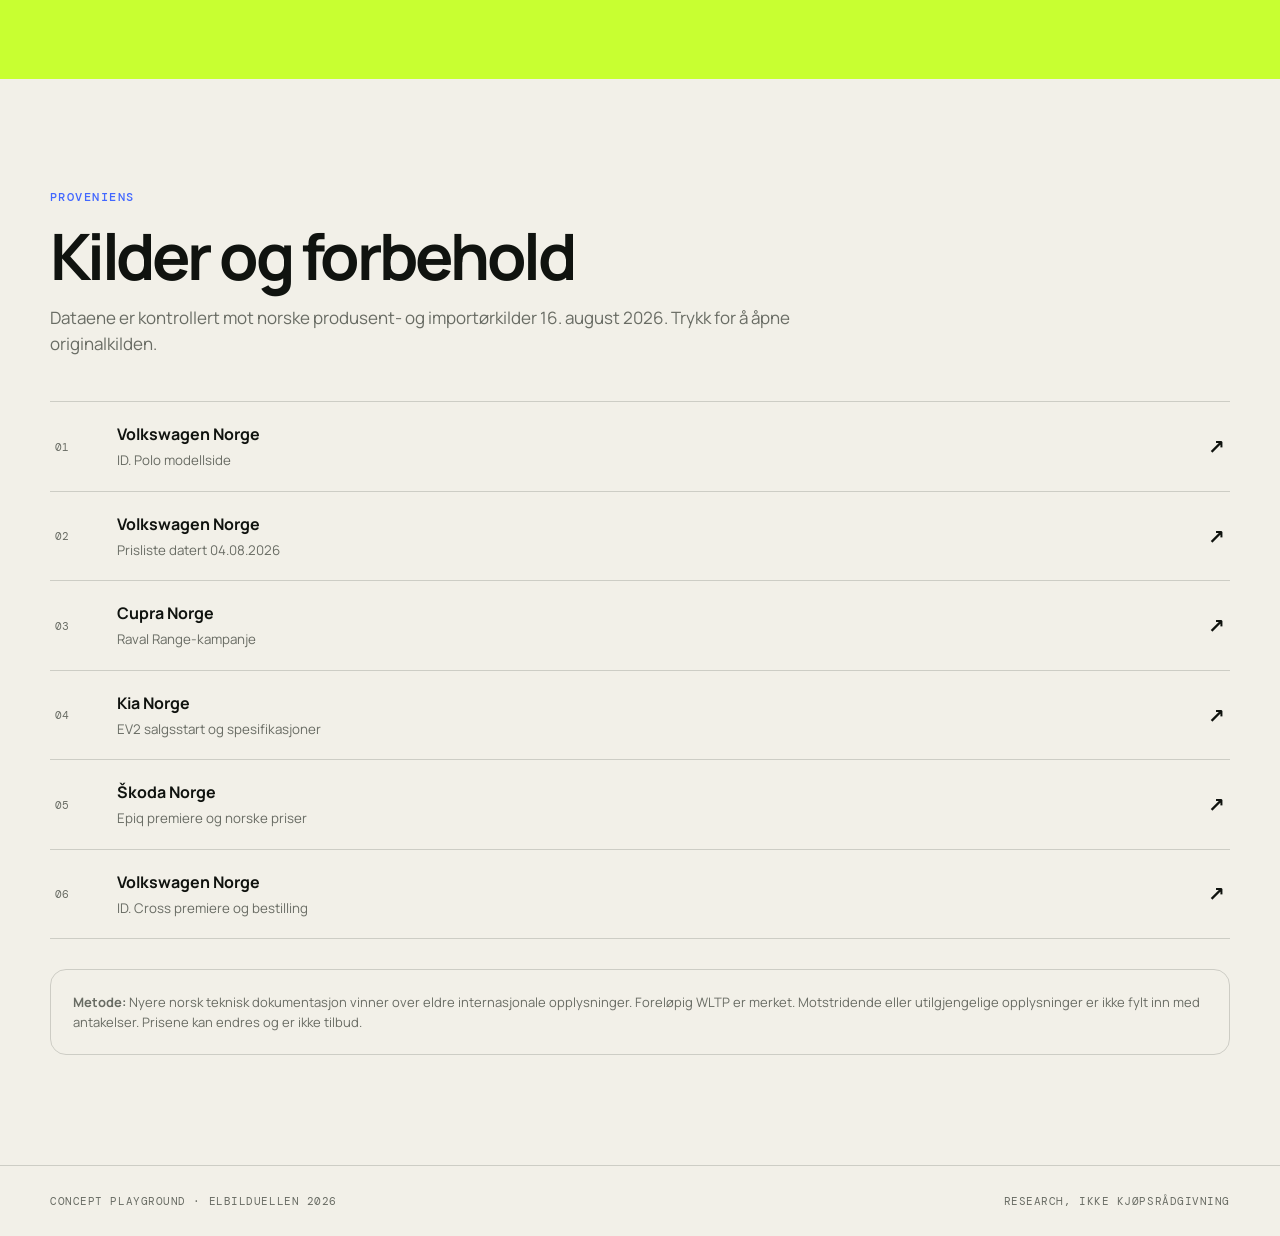
==== commit f9d67820: "Deploy 5afc93b158438483a112d6c13f80368825a9be26" ====
--- a/artifacts/elbil-sammenligning-2026/index.html
+++ b/artifacts/elbil-sammenligning-2026/index.html
@@ -79,6 +79,49 @@
       </div>
     </section>
 
+    <section class="reviews shell" id="anmeldelser" aria-labelledby="reviews-title">
+      <div class="section-heading">
+        <p class="eyebrow">NORSKE PRØVEKJØRINGER</p>
+        <h2 id="reviews-title">Hva anmelderne faktisk sier</h2>
+        <p>Ni norske tester og first drives. Hver rad viser variant, testtype og viktige forbehold — entusiasme for en prototype er ikke det samme som en norsk langtest.</p>
+      </div>
+      <div class="review-alert"><strong>Viktig:</strong> Ingen av bilene har en norsk langtest av ferdig produksjonsbil ennå. EV2-testene gjelder Standard Range, ikke Long Range. Flere tester er produsentbetalte presseturer.</div>
+      <div class="review-table-wrap" tabindex="0">
+        <table class="review-table">
+          <thead><tr><th>Bil / anmeldelse</th><th>Bra</th><th>Dårlig</th><th>Dom og forbehold</th><th>Original</th></tr></thead>
+          <tbody>
+            <tr><td><strong>VW ID. Polo</strong><small>Motor · 16.12.2025<br>Kamuflert prototype</small></td><td>Fysiske knapper, Golf-aktig plass, stabil og morsom å kjøre.</td><td>Ingen frunk eller skiluke; litt stiv; kun forhjulstrekk.</td><td>«Elegant retro-moro». Viktig bil hvis prisen treffer. Ikke vintertestet.</td><td><a href="https://www.motor.no/bil/provekjort-vw-id-polo/339648" target="_blank" rel="noreferrer">Les Motor ↗</a></td></tr>
+            <tr><td><strong>VW ID. Polo + ID. Cross</strong><small>BilNorge · 15.07.2026<br>Dobbel prøvekjøring</small></td><td>Svært god kvalitetsfølelse, presis Polo, komfortabel Cross, gode knapper.</td><td>Polo er stivere; Cross bruker mer strøm; bagasjetall skjuler rom under gulvet.</td><td>Begge beskrives som usedvanlig vellykkede. Testeren velger Polo. Førproduksjonsbiler.</td><td><a href="https://www.bilnorge.no/id-cross-id-polo-liten-suv/tilbyr-valget-fra-start-vi-har-kjort-begge-for-deg/4175597" target="_blank" rel="noreferrer">Les BilNorge ↗</a></td></tr>
+            <tr><td><strong>Cupra Raval VZ</strong><small>Motor · 22.05.2026<br>Internasjonal first drive</small></td><td>Skikkelig morsom, god balanse og støydemping, imponerende plass.</td><td>Pris, syntetisk lyd, ikke ekstremt rask; usikkert norsk småbilmarked.</td><td>Godt forsøk og interessant pris. Kun VZ kjørt; turen var importørbetalt.</td><td><a href="https://www.motor.no/bil/vi-har-provekjort-cupra-raval-kan-bli-cupras-gjennombrudd-i-norge/355391" target="_blank" rel="noreferrer">Les Motor ↗</a></td></tr>
+            <tr><td><strong>Cupra Raval</strong><small>Motor · 28.11.2025<br>Maskert prototype</small></td><td>Rå, morsom, overraskende romslig; bedre førerskjerm og ryggekamera med spyler.</td><td>Hard demping, dekkstøy, ingen frunk/skiluke; grep glipper ved hard kjøring.</td><td>«Liten sportsbil» med fornuft. Tidlig prototype med uferdig interiør.</td><td><a href="https://www.motor.no/bil/motor-har-kjort-cupra-raval/337915" target="_blank" rel="noreferrer">Les Motor ↗</a></td></tr>
+            <tr><td><strong>Cupra Raval</strong><small>BilNorge · 28.11.2025<br>Maskert prototype</small></td><td>Svært godt veigrep, god bakseteplass og praktisk toetasjes bagasjerom.</td><td>Ingen armstøtte/skiluke; skjermen bare gradvis forbedret; ingen bakhjulsdrift.</td><td>«Strålende småbil å kjøre». Batteri og pris var fortsatt anslag.</td><td><a href="https://www.bilnorge.no/barcelona-bilbransjenytt-bilentusiaster/cupra-raval-kommer-forst/4154339" target="_blank" rel="noreferrer">Les BilNorge ↗</a></td></tr>
+            <tr><td><strong>Kia EV2 Standard Range</strong><small>Motor · 30.03.2026<br>Internasjonal first drive</small></td><td>God oversikt, smart fire-seter, kvalitetsinteriør, lavt testforbruk.</td><td>Stiv og spretten, treg akselerasjon, smal tre-seter og svak bagasjeløsning.</td><td>Kan bli mye bil for pengene. Long Range ble ikke kjørt; importørbetalt tur.</td><td><a href="https://www.motor.no/aktuelt/provekjort-kia-ev2-na-begynner-smatt-a-bli-virkelig-godt/350785" target="_blank" rel="noreferrer">Les Motor ↗</a></td></tr>
+            <tr><td><strong>Kia EV2 Standard Range</strong><small>BilNorge · 31.03.2026<br>Internasjonal first drive</small></td><td>Stillegående, enorm beinplass i fire-seter, storbilfølelse og smarte detaljer.</td><td>Bagasjegulvet kan ikke senkes; 15 l frunk; 30 min lading; ingen kjøreglede.</td><td>Pris avgjør. Oppleves mykere enn Motor mente — fjæringsdommen er uavklart.</td><td><a href="https://www.bilnorge.no/baksete-batteripakke-biltester/i-denne-smabilen-er-det-mye-mer-plass-enn-du-tror/4166456" target="_blank" rel="noreferrer">Les BilNorge ↗</a></td></tr>
+            <tr><td><strong>Škoda Epiq 52</strong><small>Motor · 08.02.2026<br>Kamuflert prototype</small></td><td>475 l bagasje, svært god plass, lettmanøvrert, kvikk og velbalansert.</td><td>Ingen skiluke; frontdesign; pris var ukjent.</td><td>Spås som bestselger. Kun toppmotor kjørt; bilen var maskert og turen betalt.</td><td><a href="https://www.motor.no/bil/motor-har-provekjort-skoda-epiq/345489" target="_blank" rel="noreferrer">Les Motor ↗</a></td></tr>
+            <tr><td><strong>VW ID. Cross</strong><small>BilNorge · 15.07.2026<br>Dobbel prøvekjøring</small></td><td>Komfort, storbilfølelse, høy sittestilling, praktisk karosseri og 1 200 kg henger.</td><td>Mindre morsom og mindre energieffektiv enn Polo; ingen firehjulsdrift.</td><td>Komfortvalget i søskenparet. Fortsatt førproduksjonsbil.</td><td><a href="https://www.bilnorge.no/id-cross-id-polo-liten-suv/tilbyr-valget-fra-start-vi-har-kjort-begge-for-deg/4175597" target="_blank" rel="noreferrer">Les BilNorge ↗</a></td></tr>
+          </tbody>
+        </table>
+      </div>
+      <div class="review-synthesis">
+        <article><span>Gjennomgående ros</span><strong>Plass, fysiske knapper, kvalitetsfølelse og overraskende kjøreglede.</strong></article>
+        <article><span>Gjennomgående kritikk</span><strong>Ingen firehjulsdrift, lav DC-effekt, få skiluker/frunker og usikre priser.</strong></article>
+        <article><span>Største kunnskapshull</span><strong>Norske vinter- og langtester av ferdige produksjonsbiler.</strong></article>
+      </div>
+    </section>
+
+    <section class="photo-links" aria-labelledby="photos-title">
+      <div class="shell">
+        <div class="section-heading section-heading-light"><p class="eyebrow">OFFISIELLE BILDER</p><h2 id="photos-title">Gallerier og originalfiler</h2><p>Lenker til produsentenes pressearkiv. Bildene er ikke hentet fra private eller redaksjonelle fotoarkiv.</p></div>
+        <div class="photo-grid">
+          <article><span>Volkswagen</span><h3>ID. Polo</h3><a href="https://www.volkswagen-newsroom.com/en/images/albums/id-polo-7103" target="_blank" rel="noreferrer">Åpne pressealbum ↗</a><a class="image-file" href="https://uploads.vw-mms.de/system/production/images/vwn/088/007/images/b49c7ac60a1959f8a48e4d695ea27b87cbc42819/DB2026AU00291_retina_2400.jpg" target="_blank" rel="noreferrer">Direkte bilde ↗</a></article>
+          <article><span>Cupra</span><h3>Raval</h3><a href="https://www.seat-cupra-mediacenter.com/CUPRA-Brand/presskits/cupra-raval/Photos" target="_blank" rel="noreferrer">Åpne pressealbum ↗</a><a class="image-file" href="https://www.seat-cupra-mediacenter.com/content/dam/seat-media-center/allnews/news/2026/04/2026-04-09/001_CUPRA-Raval-Plasma__HQ.jpg" target="_blank" rel="noreferrer">Direkte bilde ↗</a></article>
+          <article><span>Kia</span><h3>EV2</h3><a href="https://kommunikasjon.ntb.no/pressemelding/18967754/slik-blir-ev2-long-range-produksjonen-har-startet?publisherId=17847239&amp;lang=no" target="_blank" rel="noreferrer">Åpne norsk pressepakke ↗</a><a class="image-file" href="https://kommunikasjon.ntb.no/data/images/public/17847239/18967754/7cd9089d-d520-4635-83f1-d1ea78d401a1-w_960.jpg" target="_blank" rel="noreferrer">Direkte bilde ↗</a></article>
+          <article><span>Škoda</span><h3>Epiq</h3><a href="https://www.skoda-storyboard.com/en/skoda-epiq-press-kit-event-gallery/" target="_blank" rel="noreferrer">Åpne pressealbum ↗</a><a class="image-file" href="https://cdn.skoda-storyboard.com/2026/05/260519_World-premiere-of-the-all-new-Skoda-Epiq-photorelease-1_aa1d274d.jpg" target="_blank" rel="noreferrer">Direkte bilde ↗</a></article>
+          <article><span>Volkswagen</span><h3>ID. Cross</h3><a href="https://www.volkswagen-newsroom.com/en/images/albums/id-cross-7199" target="_blank" rel="noreferrer">Åpne pressealbum ↗</a><a class="image-file" href="https://www.volkswagen-newsroom.com/en/id-cross-20191" target="_blank" rel="noreferrer">Presskit ↗</a></article>
+        </div>
+      </div>
+    </section>
+
     <section class="scenarios shell" aria-labelledby="scenario-title">
       <div class="section-heading">
         <p class="eyebrow">TRE MÅTER Å VELGE PÅ</p>
--- a/artifacts/elbil-sammenligning-2026/styles.css
+++ b/artifacts/elbil-sammenligning-2026/styles.css
@@ -17,6 +17,7 @@
 .accordion{border-top:1px solid var(--line)}.detail{border-bottom:1px solid var(--line)}.detail button{width:100%;display:grid;grid-template-columns:52px 1fr auto 36px;gap:14px;align-items:center;padding:25px 4px;border:0;background:transparent;text-align:left;cursor:pointer}.detail-index{color:var(--muted);font:11px "DM Mono",monospace}.detail-name{font-size:22px;font-weight:800;letter-spacing:-.025em}.detail-name small{color:var(--muted);font-size:12px;font-weight:500}.detail-summary{color:var(--muted);font-size:13px}.detail-toggle{width:32px;height:32px;display:grid;place-items:center;border:1px solid var(--line);border-radius:50%;transition:transform .2s}.detail.open .detail-toggle{transform:rotate(45deg)}.detail-content{max-height:0;overflow:hidden;transition:max-height .35s}.detail-inner{display:grid;grid-template-columns:repeat(3,1fr);gap:22px;padding:0 52px 32px}.detail-block{padding-top:16px;border-top:3px solid var(--ink)}.detail-block h4{margin:0 0 7px;font-size:12px;text-transform:uppercase;letter-spacing:.08em}.detail-block p{margin:0;color:var(--muted);font-size:13px}
 .verdict-section{padding-block:110px;background:var(--acid)}.verdict-grid{display:grid;grid-template-columns:.35fr 1fr;gap:50px}.verdict-section .eyebrow{color:var(--ink);opacity:.58}.verdict-index{font:clamp(46px,7vw,90px) "DM Mono",monospace;letter-spacing:-.08em;opacity:.16}.action-list{margin:52px 0 0;padding:0;list-style:none;border-top:1px solid rgba(16,19,15,.2)}.action-list li{display:grid;grid-template-columns:48px 1fr;gap:12px;padding:22px 0;border-bottom:1px solid rgba(16,19,15,.2)}.action-list li>span{font:12px "DM Mono",monospace}.action-list strong{font-size:18px}.action-list p{margin:4px 0 0;color:rgba(16,19,15,.66)}.final-call{margin:34px 0 0;font-size:18px;line-height:1.6}
 .source-list{border-top:1px solid var(--line)}.source-list a{display:grid;grid-template-columns:48px 1fr auto;gap:14px;align-items:center;padding:20px 5px;border-bottom:1px solid var(--line);text-decoration:none;transition:padding .2s,background .2s}.source-list a:hover{padding-inline:16px;background:#fff}.source-list a>span{color:var(--muted);font:11px "DM Mono",monospace}.source-list strong,.source-list small{display:block}.source-list small{margin-top:3px;color:var(--muted)}.source-list b{font-size:20px}.method-note{margin-top:30px;padding:22px;border:1px solid var(--line);border-radius:16px;color:var(--muted);font-size:13px}footer{padding:28px 0;border-top:1px solid var(--line)}.footer-inner{display:flex;justify-content:space-between;gap:20px;color:var(--muted);font:11px "DM Mono",monospace;text-transform:uppercase;letter-spacing:.05em}
-@media(max-width:1040px){.hero-grid{grid-template-columns:1fr;gap:45px;padding-block:70px}.hero-verdict{max-width:620px;transform:none}.car-grid{grid-template-columns:repeat(3,1fr)}.scenario-grid{grid-template-columns:1fr 1fr}}
-@media(max-width:720px){.shell{width:min(100% - 28px,1180px)}.hero{min-height:auto}.nav{height:70px}.nav-link{display:none}.hero-grid{min-height:0;padding-block:55px 70px}.hero h1{font-size:clamp(56px,17vw,86px)}.lede{font-size:17px}.hero-verdict{padding:24px}.verdict-stats strong{font-size:19px}.snapshot,.scenarios,.deep-dive,.sources,.comparison,.verdict-section{padding-block:76px}.section-heading h2,.winter-section h2,.verdict-section h2{font-size:42px}.car-grid{grid-template-columns:1fr}.car-card{min-height:300px}.scenario-grid,.winter-grid,.verdict-grid{grid-template-columns:1fr;gap:35px}.scenario{min-height:430px}.winter-section{padding-block:75px}.detail button{grid-template-columns:36px 1fr 32px}.detail-summary{display:none}.detail-inner{grid-template-columns:1fr;padding:0 10px 30px 52px}.verdict-index{display:none}.footer-inner{flex-direction:column}}
+.reviews{padding-block:110px}.review-alert{margin:-14px 0 28px;padding:18px 20px;border-left:4px solid var(--amber);background:#fff5d9;color:#555147;font-size:14px}.review-table-wrap{overflow-x:auto;border-top:1px solid var(--line)}.review-table{min-width:1180px}.review-table th{color:var(--muted);border-bottom:1px solid var(--line)}.review-table td{vertical-align:top;border-color:var(--line);line-height:1.45}.review-table td:first-child{width:195px}.review-table td:nth-child(2),.review-table td:nth-child(3){width:240px}.review-table td:nth-child(4){width:260px}.review-table small{display:block;margin-top:6px;color:var(--muted);font-weight:500}.review-table a{display:inline-flex;padding:7px 11px;border-radius:99px;background:var(--ink);color:#fff;text-decoration:none;white-space:nowrap;font-size:11px}.review-synthesis{display:grid;grid-template-columns:repeat(3,1fr);gap:12px;margin-top:28px}.review-synthesis article{padding:22px;border:1px solid var(--line);border-radius:18px;background:rgba(255,255,255,.4)}.review-synthesis span{display:block;margin-bottom:10px;color:var(--blue);font:11px "DM Mono",monospace;text-transform:uppercase}.review-synthesis strong{font-size:15px}.photo-links{padding-block:100px;background:#191d19;color:#fff}.photo-links .eyebrow{color:var(--acid)}.photo-links .section-heading>p:last-child{color:rgba(255,255,255,.55)}.photo-grid{display:grid;grid-template-columns:repeat(5,1fr);gap:12px}.photo-grid article{min-height:250px;display:flex;flex-direction:column;padding:24px;border:1px solid rgba(255,255,255,.14);border-radius:22px;background:linear-gradient(145deg,rgba(255,255,255,.08),rgba(255,255,255,.025))}.photo-grid span{color:var(--acid);font:11px "DM Mono",monospace;text-transform:uppercase}.photo-grid h3{margin:38px 0 auto;font-size:28px;letter-spacing:-.04em}.photo-grid a{margin-top:14px;color:#fff;text-underline-offset:4px;font-size:12px}.photo-grid .image-file{margin-top:6px;color:rgba(255,255,255,.5)}
+@media(max-width:1040px){.hero-grid{grid-template-columns:1fr;gap:45px;padding-block:70px}.hero-verdict{max-width:620px;transform:none}.car-grid{grid-template-columns:repeat(3,1fr)}.scenario-grid{grid-template-columns:1fr 1fr}.photo-grid{grid-template-columns:repeat(3,1fr)}}
+@media(max-width:720px){.review-synthesis,.photo-grid{grid-template-columns:1fr}.reviews,.photo-links{padding-block:76px}.shell{width:min(100% - 28px,1180px)}.hero{min-height:auto}.nav{height:70px}.nav-link{display:none}.hero-grid{min-height:0;padding-block:55px 70px}.hero h1{font-size:clamp(56px,17vw,86px)}.lede{font-size:17px}.hero-verdict{padding:24px}.verdict-stats strong{font-size:19px}.snapshot,.scenarios,.deep-dive,.sources,.comparison,.verdict-section{padding-block:76px}.section-heading h2,.winter-section h2,.verdict-section h2{font-size:42px}.car-grid{grid-template-columns:1fr}.car-card{min-height:300px}.scenario-grid,.winter-grid,.verdict-grid{grid-template-columns:1fr;gap:35px}.scenario{min-height:430px}.winter-section{padding-block:75px}.detail button{grid-template-columns:36px 1fr 32px}.detail-summary{display:none}.detail-inner{grid-template-columns:1fr;padding:0 10px 30px 52px}.verdict-index{display:none}.footer-inner{flex-direction:column}}
 @media(prefers-reduced-motion:reduce){html{scroll-behavior:auto}*,*::before,*::after{transition-duration:.01ms!important}}
